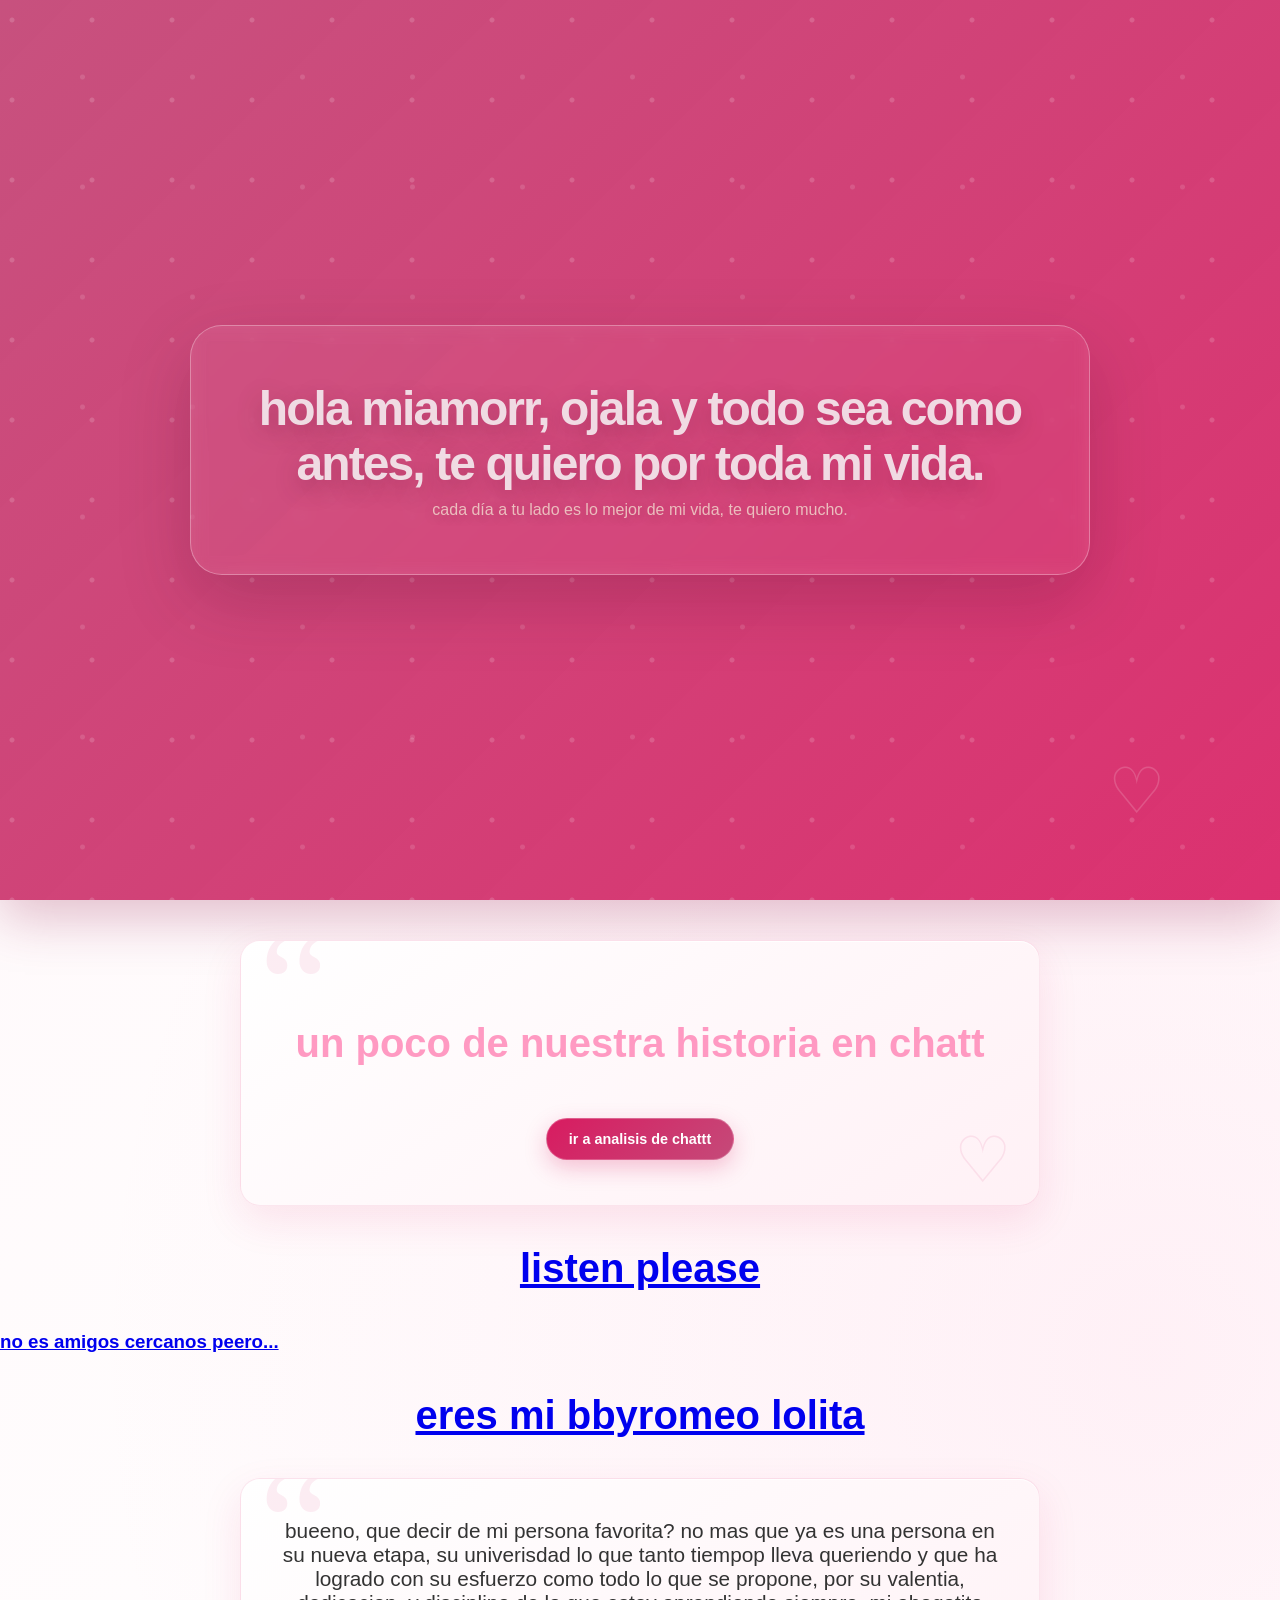
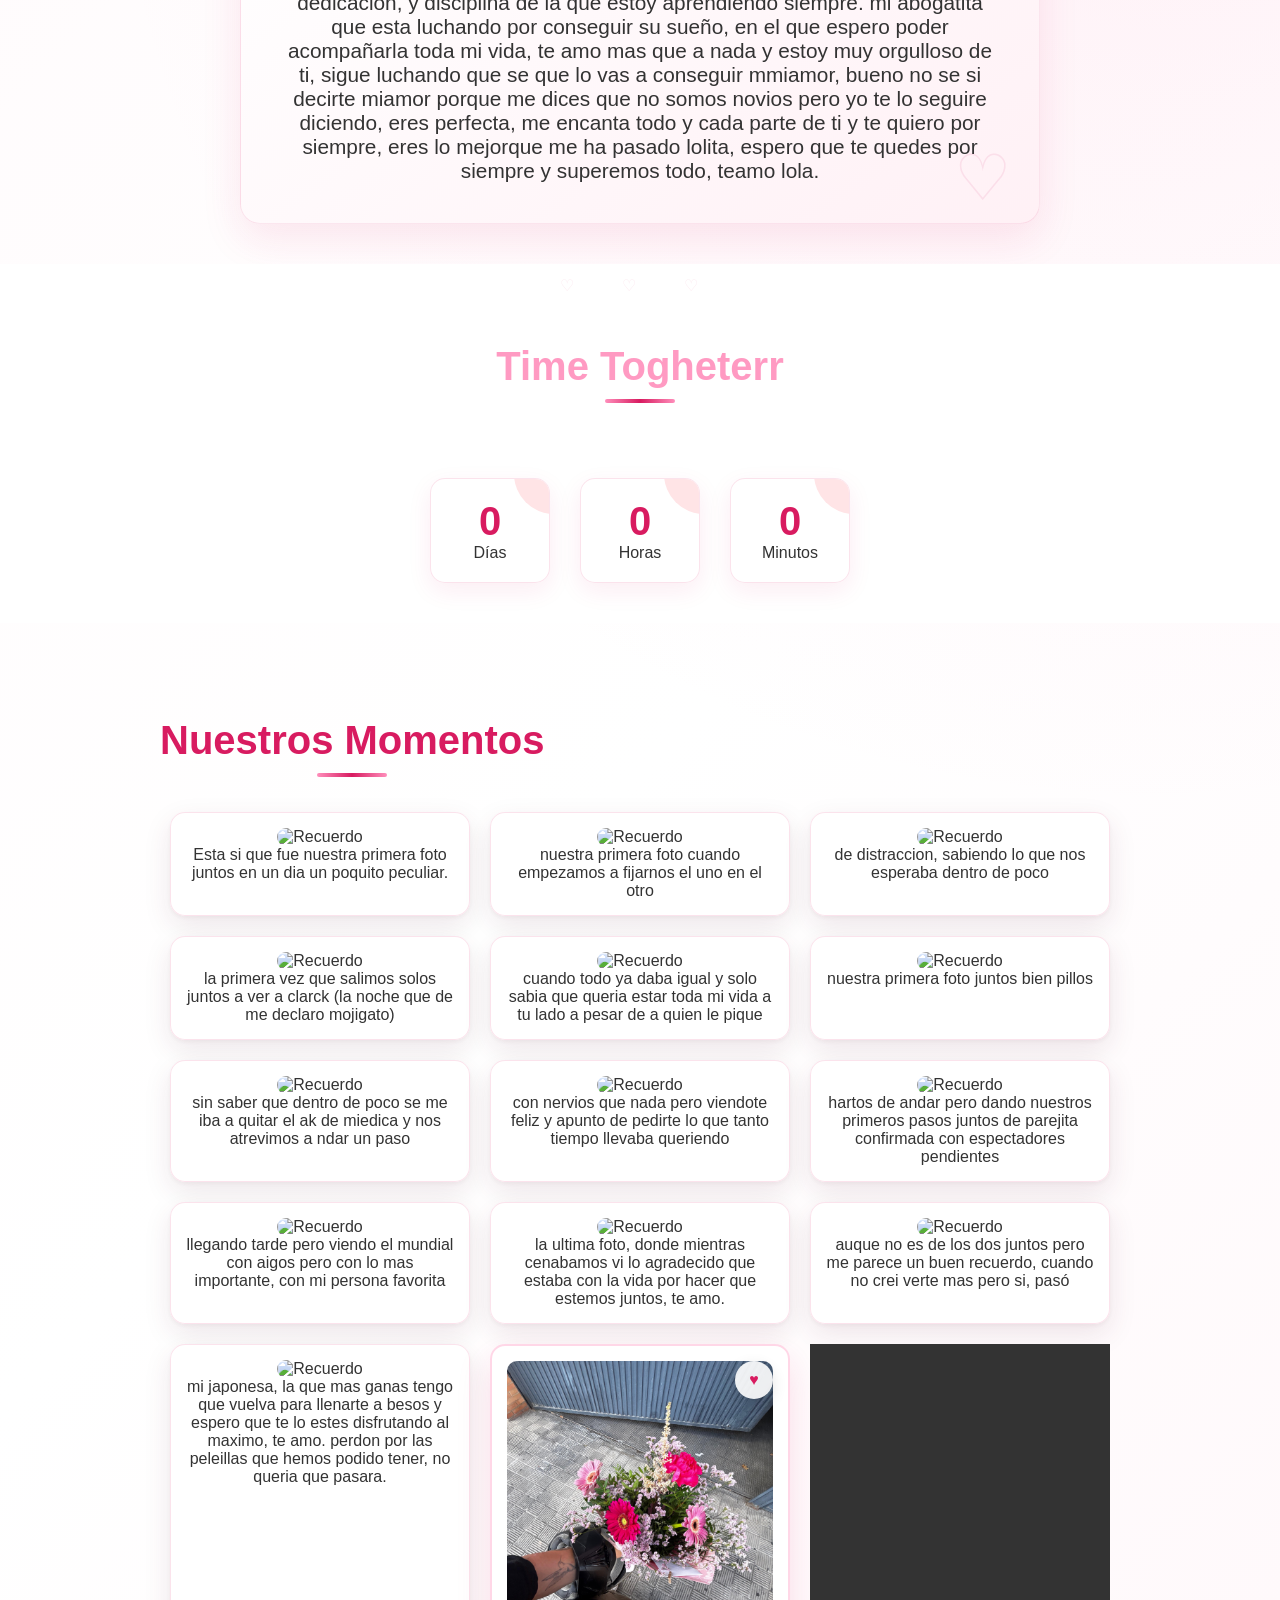
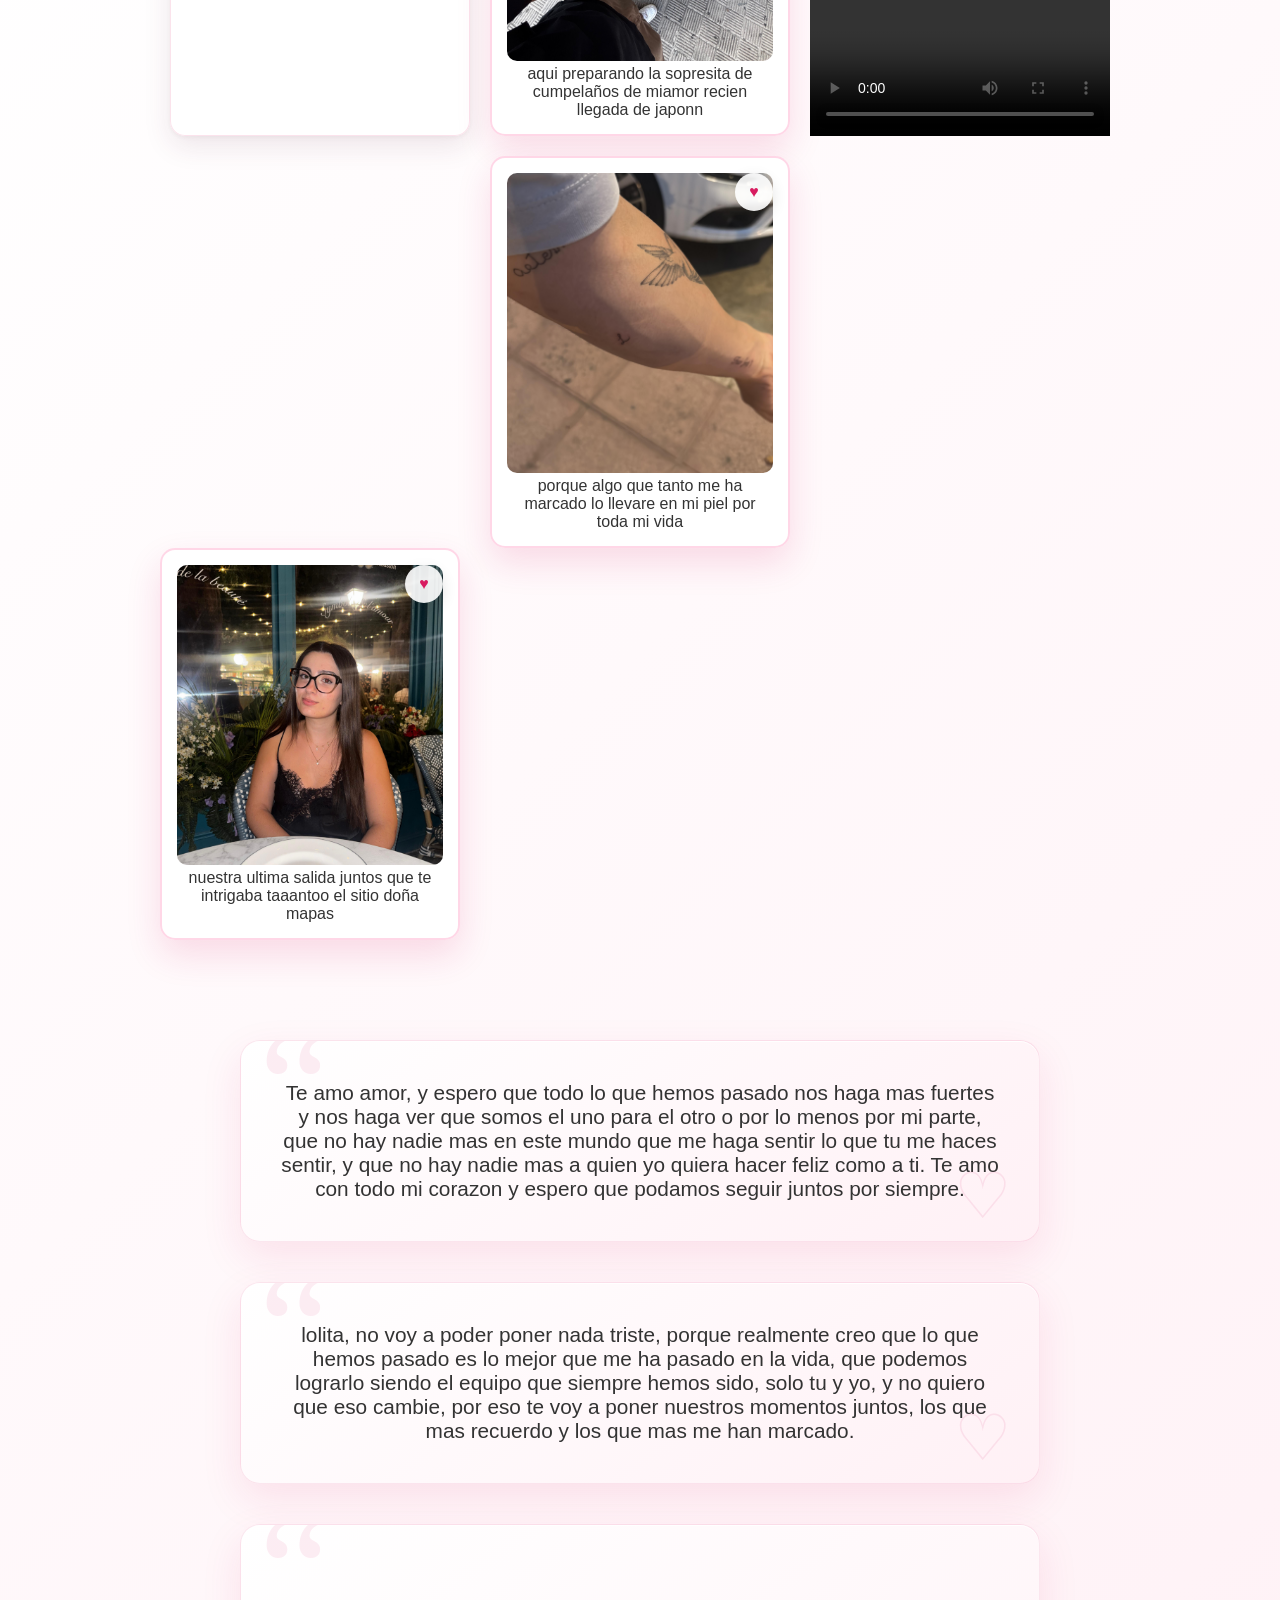
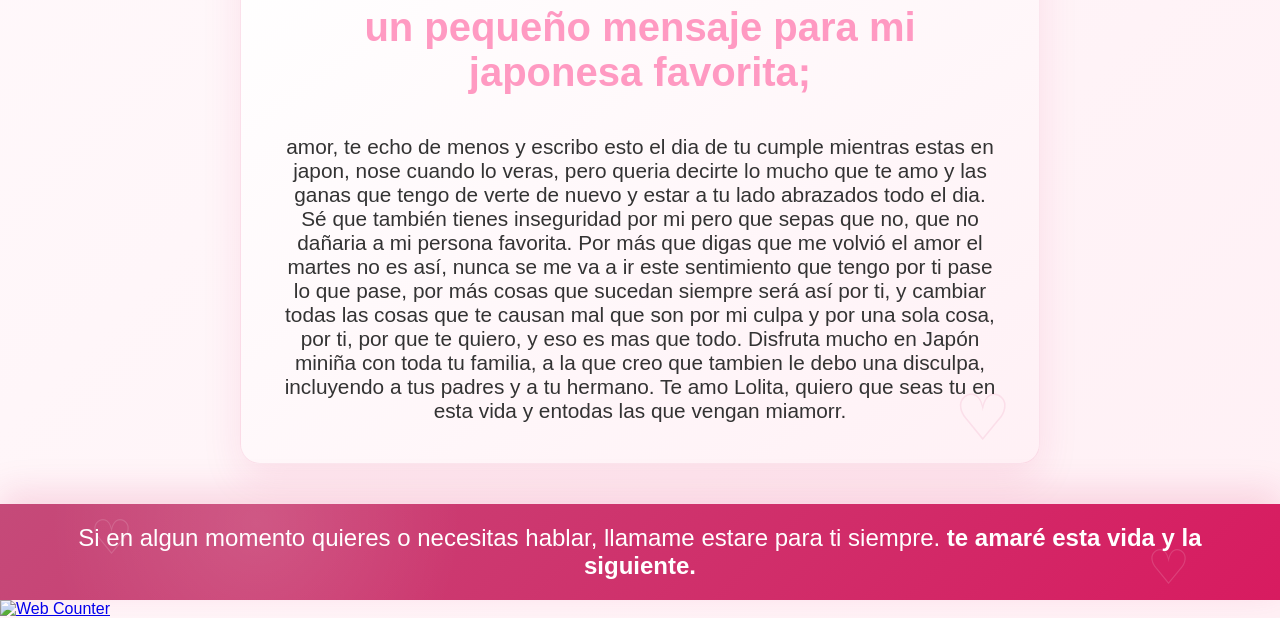
==== index.html @ fbd1c426 "Add files via upload" ====
<!DOCTYPE html>
<html lang="es">
<head>
    <meta charset="UTF-8">
    <meta name="viewport" content="width=device-width, initial-scale=1.0">
    <title>para el amor de mi vida</title>
    <link rel="stylesheet" href="style.css">
</head>
<body>
    <header class="hero">
        <div class="contenedor-hero">
            <h1>hola miamorr, ojala y todo sea como antes, te quiero por toda mi vida.</h1>
            <p>cada día a tu lado es lo mejor de mi vida, te quiero mucho. </p>
            
        </div>
    </header>

    <div>
        <section class="seccion-mensaje">
            <h2>un poco de nuestra historia en chatt</h2>
            <a href="estadisticas-chat.html">ir a analisis de chattt</a>
    </div>  
    <p style="text-align: center;"> <a href="https://www.youtube.com/watch?v=mLZpCsFKtFQ&list=RDmLZpCsFKtFQ&start_radio=1" target="_blank"> <h2> listen please </h2> <h3>no es amigos cercanos peero...</h3></a></p>
    <p style="text-align: center;"> <a href="https://www.youtube.com/watch?v=E5WJ5p3Fu_s&list=RDE5WJ5p3Fu_s&start_radio=1" target="_blank"> <h2> eres mi bbyromeo lolita </h2> </a></p>

<div>
    <section class="seccion-mensaje">
        <p>bueeno, que decir de mi persona favorita? no mas que ya es una persona en su nueva etapa, su univerisdad lo que tanto tiempop lleva queriendo y que ha logrado con su esfuerzo como todo lo que se propone, por su valentia, dedicacion, y disciplina de la que estoy aprendiendo siempre. mi abogatita que esta luchando por conseguir su sueño, en el que espero poder acompañarla toda mi vida, te amo mas que a nada y estoy muy orgulloso de ti, sigue luchando que se que lo vas a conseguir mmiamor, bueno no se si decirte miamor porque me dices que no somos novios pero yo te lo seguire diciendo, eres perfecta, me encanta todo y cada parte de ti y te quiero por siempre, eres lo mejorque me ha pasado lolita, espero que te quedes por siempre y superemos todo, teamo lola.</p>
    </section>
</div>

    <section class="seccion-contador">
        <h2> Time Togheterr</h2>
        <div class="contador">
            <div class="box">
                <span id="dias">0</span>
                <p>Días</p>
            </div>
            <div class="box">
                <span id="horas">0</span>
                <p>Horas</p>
            </div>
            <div class="box">
                <span id="minutos">0</span>
                <p>Minutos</p>
            </div>
        </div>
    </section>
    
    <div id="estadisticas">
    <!-- contenido de estadisticas-chat.html -->
    </div>
    
    
    
    



    <section class="seccion-galeria">
            
        <h1 style="text-align: center;">Nuestros Momentos</h1>
        <div class="galeria">
            
            <div class="tarjeta-foto"><img src="juntillos.jpeg" alt="Recuerdo"> <p> Esta si que fue nuestra primera foto juntos en un dia un poquito peculiar.</p></div>
            <div class="tarjeta-foto"><img src="WhatsApp Image 2026-07-19 at 00.35.59 (8).jpeg" alt="Recuerdo"><p>nuestra primera foto cuando empezamos a fijarnos el uno en el otro</p></div>
            <div class="tarjeta-foto"><img src="WhatsApp Image 2026-07-19 at 00.35.59 (6).jpeg" alt="Recuerdo"><p>de distraccion, sabiendo lo que nos esperaba dentro de poco</p></div>
            <div class="tarjeta-foto"><img src="WhatsApp Image 2026-07-19 at 00.35.59 (5).jpeg" alt="Recuerdo"><p>la primera vez que salimos solos juntos a ver a clarck (la noche que de me declaro mojigato)</p></div>
            <div class="tarjeta-foto"><img src="WhatsApp Image 2026-07-19 at 00.35.59 (7).jpeg" alt="Recuerdo"><p>cuando todo ya daba igual y solo sabia que queria estar toda mi vida a tu lado a pesar de a quien le pique</p></div>
            <div class="tarjeta-foto"><img src="12.jpeg" alt="Recuerdo"><p>nuestra primera foto juntos bien pillos</p></div>
            <div class="tarjeta-foto"><img src="yutu.jpeg" alt="Recuerdo"><p>sin saber que dentro de poco se me iba a quitar el ak de miedica y nos atrevimos a ndar un paso</p></div>
            <div class="tarjeta-foto"><img src="pol.jpeg" alt="Recuerdo"><p>con nervios que nada pero viendote feliz y apunto de pedirte lo que tanto tiempo llevaba queriendo</p></div>
            <div class="tarjeta-foto"><img src="polo.jpeg" alt="Recuerdo"><p>hartos de andar pero dando nuestros primeros pasos juntos de parejita confirmada con espectadores pendientes</p></div>
            <div class="tarjeta-foto"><img src="WhatsApp Image 2026-07-19 at 00.35.59.jpeg" alt="Recuerdo"><p>llegando tarde pero viendo el mundial con aigos pero con lo mas importante, con mi persona favorita</p></div>
            <div class="tarjeta-foto"><img src="poli.jpeg" alt="Recuerdo"><p>la ultima foto, donde mientras cenabamos vi lo agradecido que estaba con la vida por hacer que estemos juntos, te amo.</p></div>
        
            <div class="tarjeta-foto"> <img src="motoo.jpeg" alt="Recuerdo"> <p>auque no es de los dos juntos pero me parece un buen recuerdo, cuando no crei verte mas pero si, pasó</p></div>
            <div class="tarjeta-foto"> <img src="preciosajaponn.jpeg" alt="Recuerdo"> <p>mi japonesa, la que mas ganas tengo que vuelva para llenarte a besos y espero que te lo estes disfrutando al maximo, te amo. perdon por las peleillas que hemos podido tener, no queria que pasara.</p></div>
        <div class="tarjeta-foto tarjeta-nueva">
                <img src="foto1.jpeg" alt="Nuestro recuerdo 3">
                <p> aqui preparando la sopresita de cumpelaños de miamor recien llegada de japonn</p>
            </div>
        
        <video width="300" controls>
            <source src="video1.mp4" type="video/mp4">
        </video>

        <div class="tarjeta-foto tarjeta-nueva">
                <img src="foto2.jpeg" alt="Nuestro recuerdo 3">
                <p>porque algo que tanto me ha marcado lo llevare en mi piel por toda mi vida</p>
            </div>
        </div>

        <div class="tarjeta-foto tarjeta-nueva">
                <img src="foto3.jpeg" alt="Nuestro recuerdo ">
                <p>nuestra ultima salida juntos que te intrigaba taaantoo el sitio doña mapas</p>
            </div>
        </div>



    </section>

<div>
    <section class="seccion-mensaje">
        <p>Te amo amor, y espero que todo lo que hemos pasado nos haga mas fuertes y nos haga ver que somos el uno para el otro o por lo menos por mi parte, que no hay nadie mas en este mundo que me haga sentir lo que tu me haces sentir, y que no hay nadie mas a quien yo quiera hacer feliz como a ti. Te amo con todo mi corazon y espero que podamos seguir juntos por siempre.</p>
    </section>
</div>
    <section class="seccion-mensaje"> <p> lolita, no voy a poder poner nada triste, porque realmente creo que lo que hemos pasado es lo mejor que me ha pasado en la vida, que podemos lograrlo siendo el equipo que siempre hemos sido, solo tu y yo, y no quiero que eso cambie, por eso te voy a poner nuestros momentos juntos, los que mas recuerdo y los que mas me han marcado. </p> </section>

    <div>
        <section class="seccion-mensaje">
            <h2>un pequeño mensaje para mi japonesa favorita;</h2>
            <p> amor, te echo de menos y escribo esto el dia de tu cumple mientras estas en japon, nose cuando lo veras, pero queria decirte lo mucho que te amo y las ganas que tengo de verte de nuevo y estar a tu lado abrazados todo el dia. Sé que también tienes inseguridad por mi pero que sepas que no, que no dañaria a mi persona favorita. Por más que digas que me volvió el amor el martes no es así, nunca se me va a ir este sentimiento que tengo por ti pase lo que pase, por más cosas que sucedan siempre será así por ti, y cambiar todas las cosas que te causan mal que son por mi culpa y por una sola cosa, por ti, por que te quiero, y eso es mas que todo. Disfruta mucho en Japón miniña con toda tu familia, a la que creo que tambien le debo una disculpa, incluyendo a tus padres y a tu hermano. Te amo Lolita, quiero que seas tu en esta vida y entodas las que vengan miamorr.</p>
    </div>  

    <footer>
        <p>Si en algun momento quieres o necesitas hablar, llamame estare para ti siempre. <b>te amaré esta vida y la siguiente. </b> </p>
    </footer>


<a href="https://www.hitwebcounter.com/" target="_blank" rel="noopener" title="Web Counter">
<img src="https://www.hitwebcounter.com/counter/counter.php?page=21514851&amp;style=0043&amp;nbdigits=5&amp;type=page" alt="Web Counter" decoding="async" style="border:0;max-width:100%;height:auto;" />
</a>

    <script src="script.js"></script>
</body>
</html>
---- style.css ----
/* Estilos generales */
* { margin: 0; padding: 0; box-sizing: border-box; }
body { font-family: 'Segoe UI', sans-serif; background-color: #c54a79; color: #333; }

/* Sección Hero */
.hero { 
    background: linear-gradient(rgba(0,0,0,0.3), rgba(0,0,0,0.3)), url('12.jpeg'); 
    background-size: cover; background-position: center; 
    height: 100vh; display: flex; align-items: center; justify-content: center; 
    text-align: center; color: rgb(235, 190, 190); 
}

h1 { font-size: 3rem; margin-bottom: 10px; color: #f5eef1e3}

h2 { text-align: center; color: #ff8ebbe3; margin: 40px 0; font-size: 2.5rem; }

/* Sección Contador */
.seccion-contador {
    text-align: center;
    padding: 40px 20px;
    background-color: #ffffff;
}

.contador {
    display: flex;
    justify-content: center;
    gap: 30px;
    margin-top: 15px;
}

.box {
    background: #fff0f5;
    padding: 20px;
    border-radius: 15px;
    width: 120px;
    border: 1px solid #ffcad4;
}

.contador span {
    display: block;
    font-size: 2.5rem;
    font-weight: bold;
    color: #d81b60;
}

/* Sección Galería */
.seccion-galeria { padding: 60px 20px; max-width: 1000px; margin: 0 auto; }
.galeria { display: flex; gap: 20px; justify-content: center; flex-wrap: wrap; }
.tarjeta-foto { 
    background: white; padding: 15px; border-radius: 15px; 
    box-shadow: 0 4px 8px rgba(0,0,0,0.1); width: 300px; text-align: center; 
}
.tarjeta-foto img { width: 100%; height: 300px; object-fit: cover; border-radius: 10px; }

/* Sección Mensaje */
.seccion-mensaje { 
    background-color: #ffe4e6; border-radius: 20px; text-align: center; 
    font-size: 1.3rem; padding: 40px; max-width: 800px; margin: 40px auto;
}

/* Footer */
footer { background-color: #d81b60; color: white; text-align: center; padding: 20px; font-size: 1.5rem; }

/* =========================================================
   MEJORAS VISUALES — se mantienen todos los estilos originales
   ========================================================= */

html {
    scroll-behavior: smooth;
}

body {
    overflow-x: hidden;
}

.hero {
    position: relative;
    isolation: isolate;
}

.hero::before {
    content: "♡";
    position: absolute;
    top: 9%;
    left: 8%;
    color: rgba(255, 255, 255, .20);
    font-size: 5rem;
    animation: flotarCorazon 4s ease-in-out infinite;
}

.hero::after {
    content: "♡";
    position: absolute;
    bottom: 8%;
    right: 9%;
    color: rgba(255, 255, 255, .16);
    font-size: 4rem;
    animation: flotarCorazon 5s ease-in-out infinite reverse;
}

.contenedor-hero {
    position: relative;
    z-index: 2;
    padding: 35px;
    max-width: 900px;
    animation: aparecerHero 1.2s ease both;
}

.seccion-contador {
    position: relative;
    overflow: hidden;
}

.seccion-contador::before {
    content: "♡  ♡  ♡";
    position: absolute;
    top: 12px;
    left: 50%;
    transform: translateX(-50%);
    color: rgba(216, 27, 96, .10);
    letter-spacing: 22px;
}

.box {
    transition: transform .3s ease, box-shadow .3s ease;
}

.box:hover {
    transform: translateY(-8px);
    box-shadow: 0 12px 25px rgba(216, 27, 96, .16);
}

.seccion-mensaje {
    box-shadow: 0 8px 25px rgba(216, 27, 96, .10);
    border: 1px solid rgba(216, 27, 96, .08);
    transition: transform .3s ease, box-shadow .3s ease;
}

.seccion-mensaje:hover {
    transform: translateY(-4px);
    box-shadow: 0 14px 30px rgba(216, 27, 96, .14);
}

.seccion-mensaje a {
    display: inline-block;
    margin-top: 12px;
    padding: 12px 22px;
    background: #d81b60;
    color: white;
    text-decoration: none;
    border-radius: 999px;
    font-size: .9rem;
    font-weight: 700;
    transition: transform .25s ease, background .25s ease, box-shadow .25s ease;
}

.seccion-mensaje a:hover {
    background: #c2185b;
    transform: translateY(-3px);
    box-shadow: 0 8px 18px rgba(216, 27, 96, .22);
}

.seccion-galeria {
    position: relative;
}

.seccion-galeria > h1 {
    color: #d81b60;
    margin: 35px 0;
    font-size: 2.5rem;
}

.tarjeta-foto {
    transition: transform .3s ease, box-shadow .3s ease;
    border: 1px solid #f5d8e1;
}

.tarjeta-foto:hover {
    transform: translateY(-8px) rotate(-.5deg);
    box-shadow: 0 14px 28px rgba(216, 27, 96, .15);
}

.tarjeta-foto:nth-child(even):hover {
    transform: translateY(-8px) rotate(.5deg);
}

.tarjeta-nueva {
    position: relative;
    overflow: hidden;
}

.tarjeta-nueva::after {
    content: "♡";
    position: absolute;
    top: 23px;
    right: 25px;
    width: 32px;
    height: 32px;
    display: grid;
    place-items: center;
    border-radius: 50%;
    background: rgba(255,255,255,.90);
    color: #d81b60;
    font-size: 1rem;
    box-shadow: 0 4px 12px rgba(0,0,0,.10);
}

footer {
    position: relative;
    overflow: hidden;
}

footer::before,
footer::after {
    content: "♡";
    position: absolute;
    color: rgba(255,255,255,.15);
    font-size: 3rem;
}

footer::before {
    left: 7%;
    top: 5px;
}

footer::after {
    right: 7%;
    bottom: 5px;
}

@keyframes aparecerHero {
    from {
        opacity: 0;
        transform: translateY(25px);
    }
    to {
        opacity: 1;
        transform: translateY(0);
    }
}

@keyframes flotarCorazon {
    0%, 100% {
        transform: translateY(0) rotate(-5deg);
    }
    50% {
        transform: translateY(-14px) rotate(5deg);
    }
}

@media (max-width: 700px) {
    .hero h1,
    h1 {
        font-size: 2.2rem;
    }

    h2 {
        font-size: 2rem;
    }

    .contador {
        gap: 10px;
        flex-wrap: wrap;
    }

    .box {
        width: 105px;
    }

    .seccion-mensaje {
        margin: 25px 12px;
        padding: 28px 20px;
    }

    .seccion-galeria {
        padding: 45px 15px;
    }

    .hero::before,
    .hero::after {
        font-size: 2.5rem;
    }
}


/* =========================================================
   ✦ ULTRA VISUAL PACK — capa premium
   Mantiene los estilos anteriores y añade profundidad,
   animaciones, glassmorphism, fondos decorativos y efectos.
   ========================================================= */

:root {
    --rosa-principal: #c54a79;
    --rosa-intenso: #d81b60;
    --rosa-claro: #ff8ebb;
    --rosa-palido: #ffe4e6;
    --rosa-blanco: #fff8fa;
    --texto: #49353d;
    --sombra-rosa: rgba(216, 27, 96, .18);
}

/* Fondo general más sofisticado */

body {
    background:
        radial-gradient(circle at 10% 5%, rgba(255,255,255,.18), transparent 25%),
        radial-gradient(circle at 90% 25%, rgba(255,142,187,.12), transparent 25%),
        linear-gradient(135deg, #fff8fa 0%, #fff 45%, #fff0f5 100%);
}

/* HERO PREMIUM */

.hero {
    min-height: 520px;
    display: flex;
    align-items: center;
    justify-content: center;
    overflow: hidden;
    background:
        linear-gradient(135deg, rgba(197,74,121,.96), rgba(216,27,96,.90)),
        url("12.jpeg") center/cover;
    box-shadow: 0 18px 50px rgba(150, 35, 82, .28);
}

.hero::before {
    content: "";
    position: absolute;
    inset: 0;
    background:
        radial-gradient(circle at 15% 25%, rgba(255,255,255,.20) 0 2px, transparent 3px),
        radial-gradient(circle at 75% 70%, rgba(255,255,255,.16) 0 2px, transparent 3px);
    background-size: 80px 80px, 110px 110px;
    opacity: .8;
    pointer-events: none;
}

.contenedor-hero {
    width: min(900px, 92%);
    padding: 55px 35px;
    border: 1px solid rgba(255,255,255,.30);
    border-radius: 32px;
    background: rgba(255,255,255,.10);
    backdrop-filter: blur(8px);
    box-shadow: 0 25px 70px rgba(70, 10, 35, .22);
}

.hero h1 {
    text-shadow: 0 8px 25px rgba(75, 0, 35, .25);
    letter-spacing: -.04em;
}

.hero p {
    text-shadow: 0 3px 12px rgba(75, 0, 35, .20);
}

/* TÍTULOS DE SECCIÓN */

.seccion-contador h2,
.seccion-galeria h1 {
    position: relative;
    display: inline-block;
    padding-bottom: 14px;
}

.seccion-contador h2::after,
.seccion-galeria h1::after {
    content: "";
    position: absolute;
    left: 50%;
    bottom: 0;
    width: 70px;
    height: 4px;
    transform: translateX(-50%);
    border-radius: 99px;
    background: linear-gradient(90deg, #ff8ebb, #d81b60, #ff8ebb);
}

/* CONTADOR MÁS BONITO */

.contador {
    position: relative;
    z-index: 1;
    margin-top: 35px;
}

.box {
    position: relative;
    overflow: hidden;
    background: rgba(255,255,255,.90);
    border: 1px solid rgba(216,27,96,.12);
    box-shadow:
        0 8px 25px rgba(216,27,96,.08),
        inset 0 1px 0 rgba(255,255,255,.9);
}

.box::before {
    content: "";
    position: absolute;
    width: 80px;
    height: 80px;
    top: -45px;
    right: -45px;
    border-radius: 50%;
    background: #ffe4e6;
    transition: transform .4s ease;
}

.box:hover::before {
    transform: scale(2.2);
}

.box span,
.box p {
    position: relative;
    z-index: 1;
}

/* MENSAJE CENTRAL */

.seccion-mensaje {
    position: relative;
    overflow: hidden;
    background:
        linear-gradient(145deg, rgba(255,255,255,.96), rgba(255,240,245,.96));
    border: 1px solid rgba(216,27,96,.10);
    box-shadow:
        0 15px 40px rgba(216,27,96,.10),
        inset 0 1px 0 #fff;
}

.seccion-mensaje::before {
    content: "“";
    position: absolute;
    top: -35px;
    left: 18px;
    color: rgba(216,27,96,.08);
    font-family: Georgia, serif;
    font-size: 10rem;
    line-height: 1;
}

.seccion-mensaje::after {
    content: "♡";
    position: absolute;
    right: 28px;
    bottom: 8px;
    color: rgba(216,27,96,.09);
    font-size: 4rem;
}

/* GALERÍA PREMIUM */

.galeria {
    perspective: 1000px;
}

.tarjeta-foto {
    position: relative;
    overflow: hidden;
    background: rgba(255,255,255,.94);
    border: 1px solid rgba(216,27,96,.12);
    box-shadow:
        0 10px 28px rgba(90, 30, 55, .10),
        0 2px 5px rgba(90, 30, 55, .05);
}

.tarjeta-foto::before {
    content: "";
    position: absolute;
    inset: 0;
    z-index: 2;
    pointer-events: none;
    background: linear-gradient(
        135deg,
        rgba(255,255,255,.28),
        transparent 35%,
        transparent 65%,
        rgba(216,27,96,.07)
    );
    opacity: 0;
    transition: opacity .35s ease;
}

.tarjeta-foto:hover::before {
    opacity: 1;
}

.tarjeta-foto img {
    transition:
        transform .6s cubic-bezier(.2,.8,.2,1),
        filter .4s ease;
}

.tarjeta-foto:hover img {
    transform: scale(1.07);
    filter: saturate(1.08) contrast(1.02);
}

.tarjeta-foto p {
    position: relative;
    z-index: 3;
}

/* FOTOS NUEVAS */

.tarjeta-nueva {
    border: 2px solid rgba(255,142,187,.35);
    box-shadow: 0 15px 35px rgba(216,27,96,.14);
}

.tarjeta-nueva::after {
    content: "♥";
    position: absolute;
    z-index: 4;
    top: 15px;
    right: 15px;
    width: 38px;
    height: 38px;
    display: grid;
    place-items: center;
    border-radius: 50%;
    color: #d81b60;
    background: rgba(255,255,255,.90);
    box-shadow: 0 5px 15px rgba(0,0,0,.12);
    transition: transform .3s ease;
}

.tarjeta-nueva:hover::after {
    transform: scale(1.15) rotate(8deg);
}

/* BOTÓN DE ESTADÍSTICAS */

.seccion-mensaje a {
    position: relative;
    overflow: hidden;
    border: 1px solid rgba(255,255,255,.25);
    background: linear-gradient(135deg, #d81b60, #c54a79);
    box-shadow: 0 8px 22px rgba(216,27,96,.25);
}

.seccion-mensaje a::before {
    content: "";
    position: absolute;
    top: 0;
    left: -100%;
    width: 70%;
    height: 100%;
    background: linear-gradient(
        90deg,
        transparent,
        rgba(255,255,255,.35),
        transparent
    );
    transform: skewX(-20deg);
    transition: left .55s ease;
}

.seccion-mensaje a:hover::before {
    left: 130%;
}

/* FOOTER */

footer {
    background:
        radial-gradient(circle at 20% 20%, rgba(255,255,255,.12), transparent 20%),
        linear-gradient(135deg, #c54a79, #d81b60);
    box-shadow: 0 -12px 35px rgba(216,27,96,.15);
}

footer p {
    position: relative;
    z-index: 2;
}

/* BARRA DE SCROLL */

::-webkit-scrollbar {
    width: 10px;
}

::-webkit-scrollbar-track {
    background: #fff0f5;
}

::-webkit-scrollbar-thumb {
    background: linear-gradient(#ff8ebb, #d81b60);
    border-radius: 20px;
    border: 2px solid #fff0f5;
}

/* SELECCIÓN DE TEXTO */

::selection {
    background: #ff8ebb;
    color: #fff;
}

/* ANIMACIONES */

@keyframes premiumEntrada {
    from {
        opacity: 0;
        transform: translateY(35px);
    }
    to {
        opacity: 1;
        transform: translateY(0);
    }
}

.hero,
.seccion-contador,
.seccion-mensaje,
.seccion-galeria {
    animation: premiumEntrada .9s ease both;
}

.seccion-contador {
    animation-delay: .12s;
}

.seccion-mensaje {
    animation-delay: .22s;
}

.seccion-galeria {
    animation-delay: .32s;
}

/* REDUCIR ANIMACIONES SI EL USUARIO LO PREFIERE */

@media (prefers-reduced-motion: reduce) {
    *,
    *::before,
    *::after {
        animation-duration: .01ms !important;
        animation-iteration-count: 1 !important;
        transition-duration: .01ms !important;
    }
}

/* MÓVIL */

@media (max-width: 700px) {

    .hero {
        min-height: 450px;
    }

    .contenedor-hero {
        padding: 38px 22px;
        border-radius: 24px;
    }

    .hero h1 {
        font-size: 2.25rem;
    }

    .box:hover {
        transform: translateY(-4px);
    }

    .tarjeta-foto:hover {
        transform: translateY(-5px);
    }

    .seccion-mensaje::before {
        font-size: 7rem;
    }
}
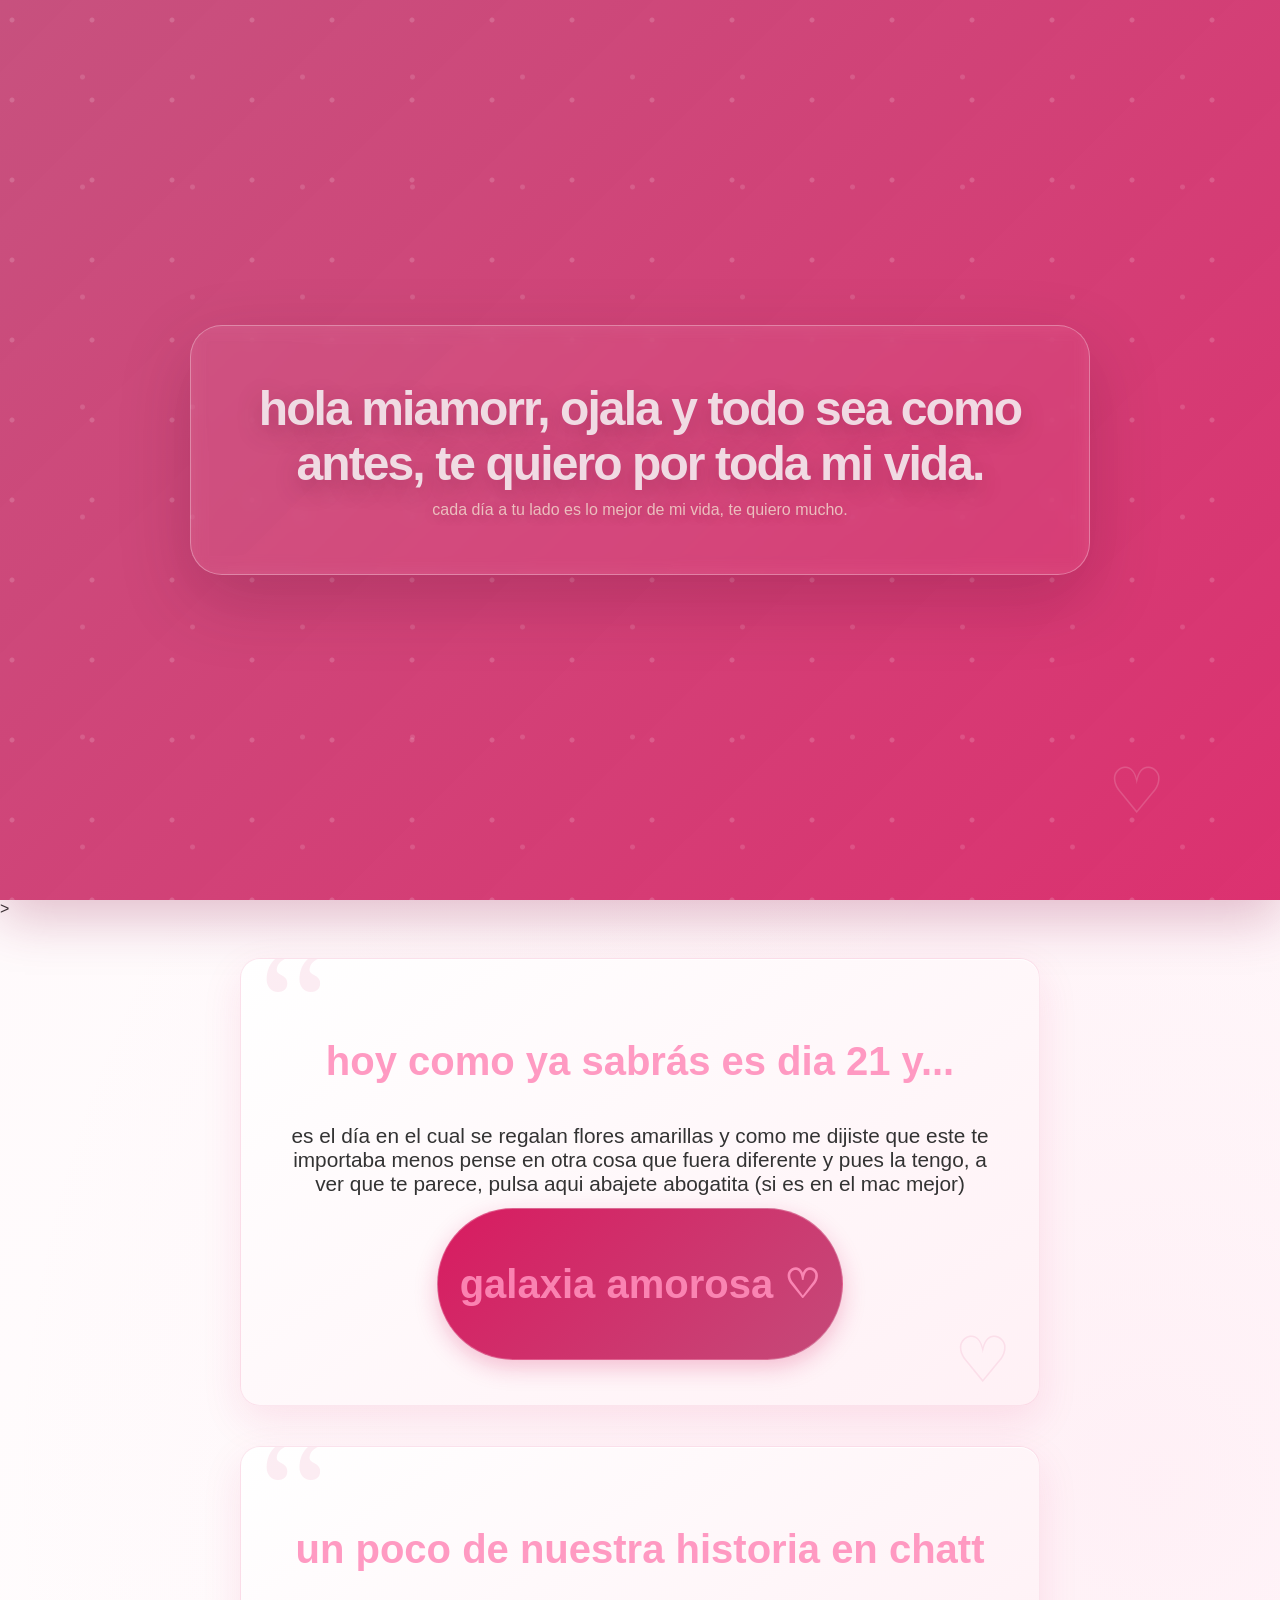
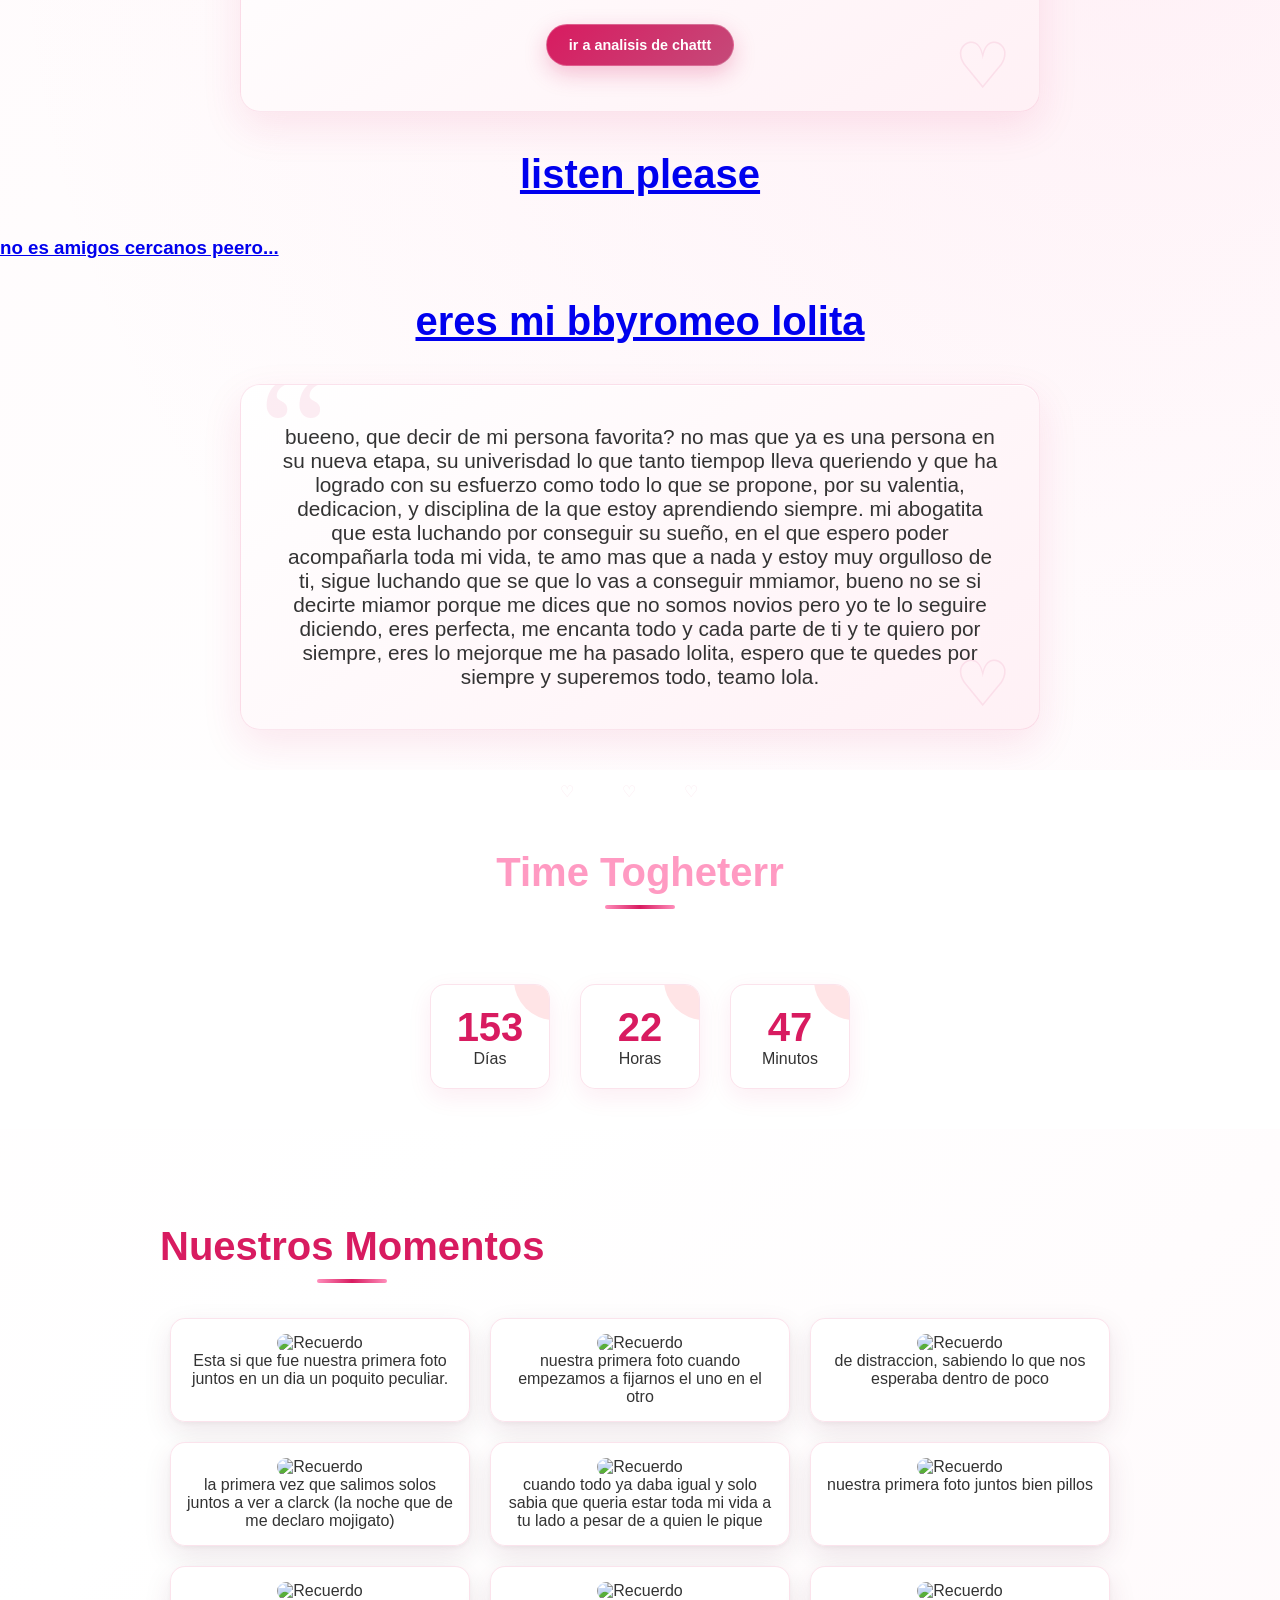
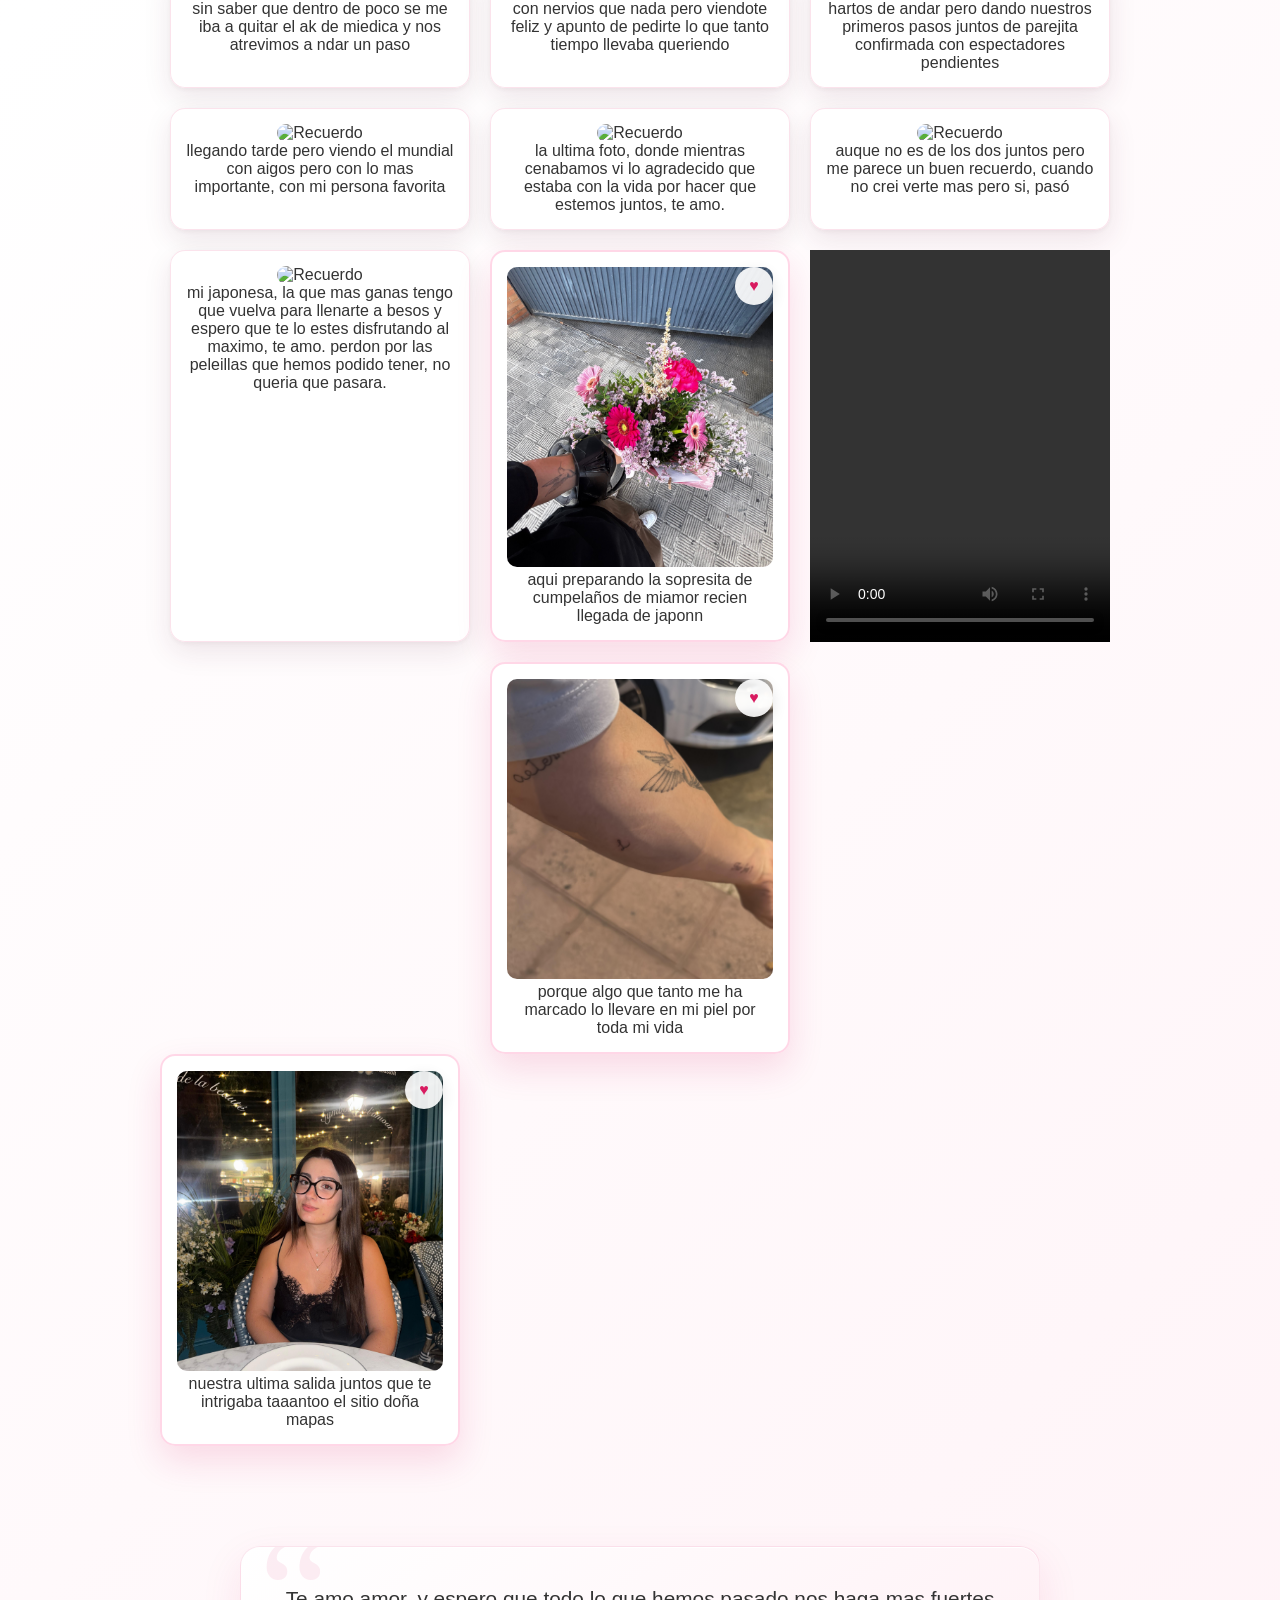
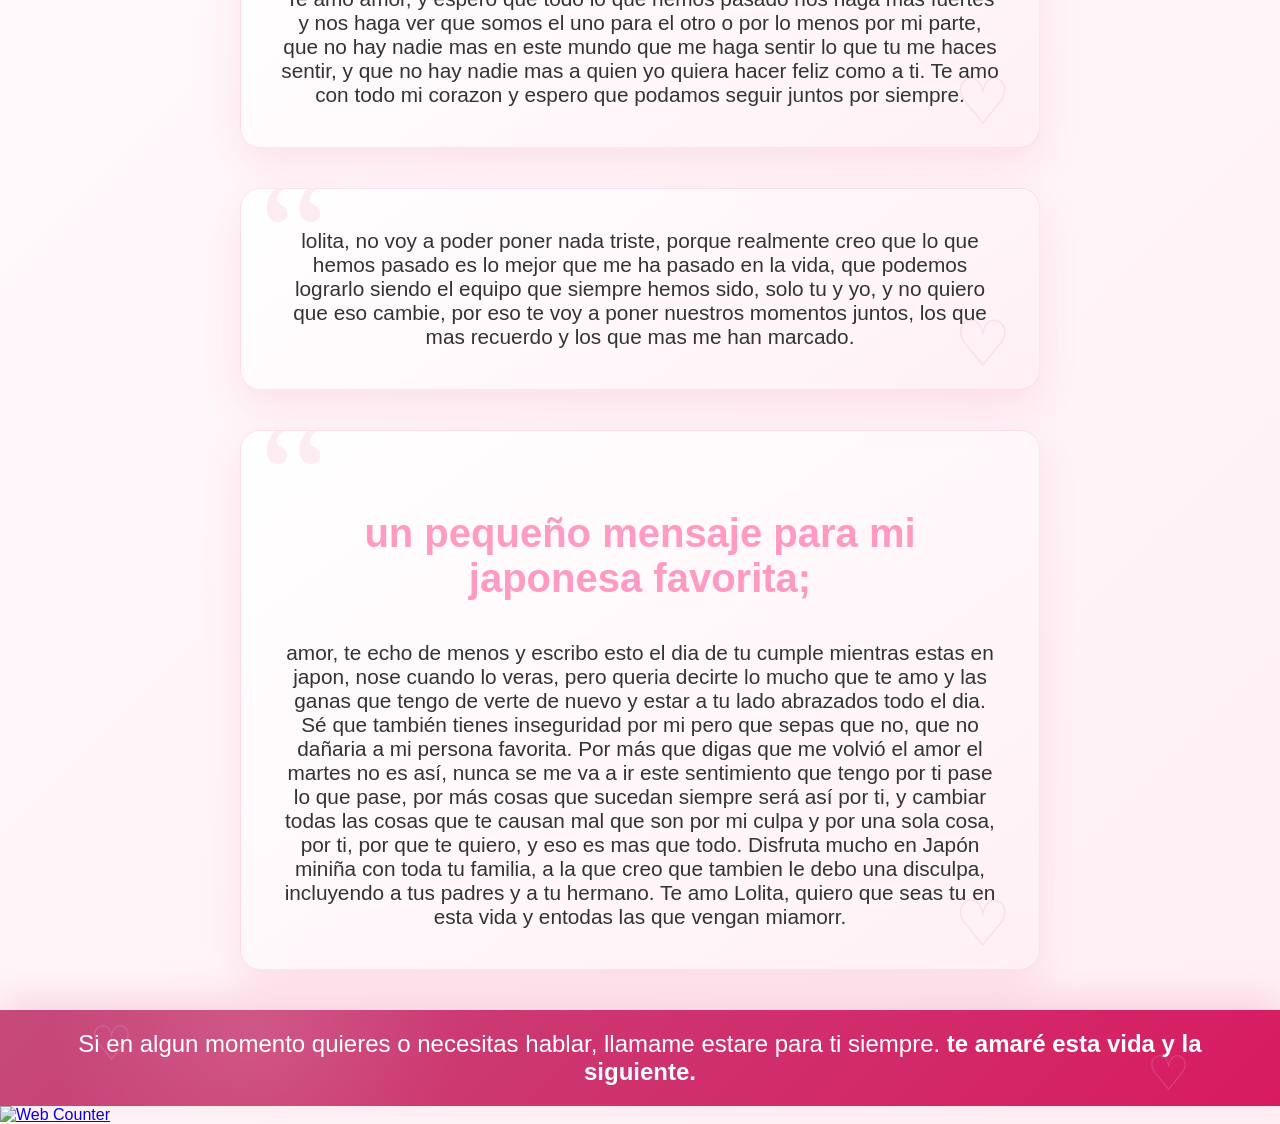
==== commit 7c9769c7: "21" ====
--- a/index.html
+++ b/index.html
@@ -14,11 +14,18 @@
             
         </div>
     </header>
-
+    <div>> 
+        <section class="seccion-mensaje">
+            <h2>hoy como ya sabrás es dia 21 y...</h2>
+            <p> es el día en el cual se regalan flores amarillas y como me dijiste que este te importaba menos pense en otra cosa que fuera diferente y pues la tengo, a ver que te parece, pulsa aqui abajete abogatita (si es en el mac mejor)</p>
+            <a href="amarillas21.html" target="_blank"> <h2> galaxia amorosa ♡ </h2> </a>
+        </section>
+    </div>
     <div>
         <section class="seccion-mensaje">
             <h2>un poco de nuestra historia en chatt</h2>
             <a href="estadisticas-chat.html">ir a analisis de chattt</a>
+        </section>
     </div>  
     <p style="text-align: center;"> <a href="https://www.youtube.com/watch?v=mLZpCsFKtFQ&list=RDmLZpCsFKtFQ&start_radio=1" target="_blank"> <h2> listen please </h2> <h3>no es amigos cercanos peero...</h3></a></p>
     <p style="text-align: center;"> <a href="https://www.youtube.com/watch?v=E5WJ5p3Fu_s&list=RDE5WJ5p3Fu_s&start_radio=1" target="_blank"> <h2> eres mi bbyromeo lolita </h2> </a></p>
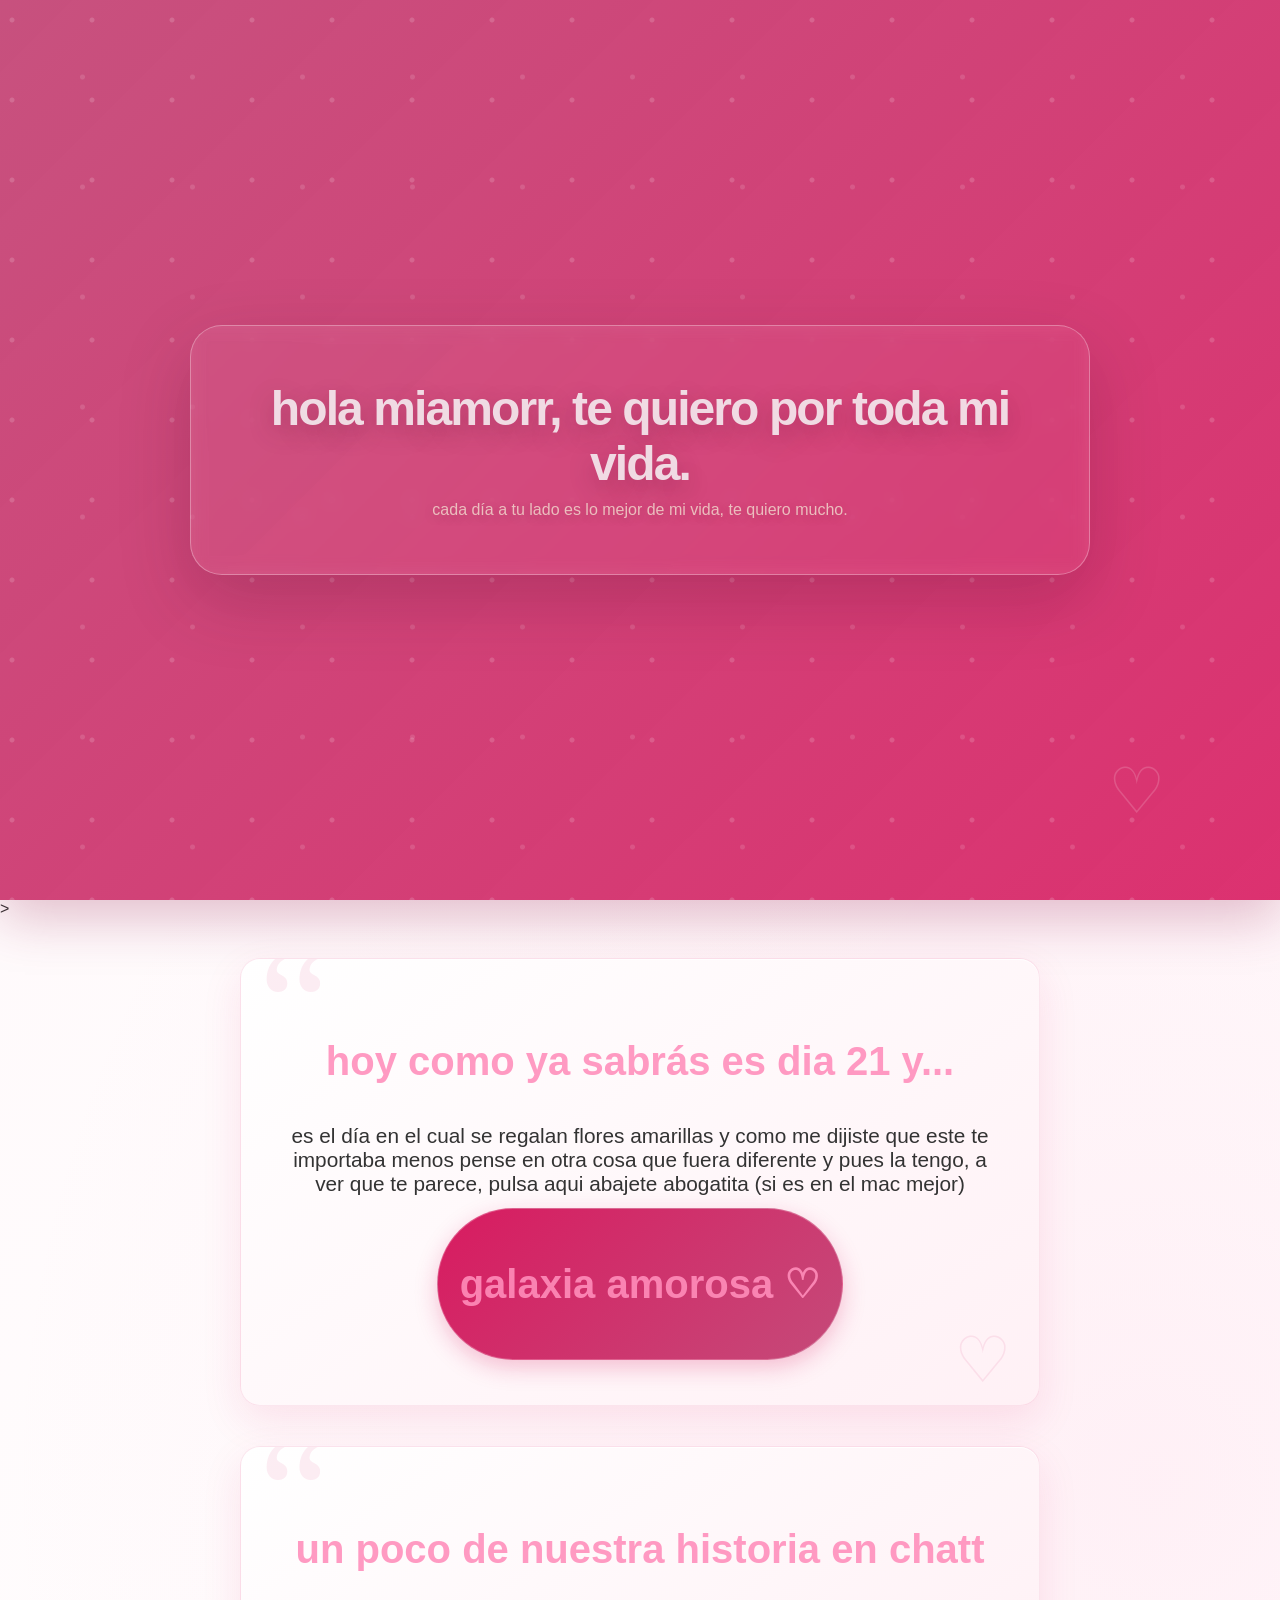
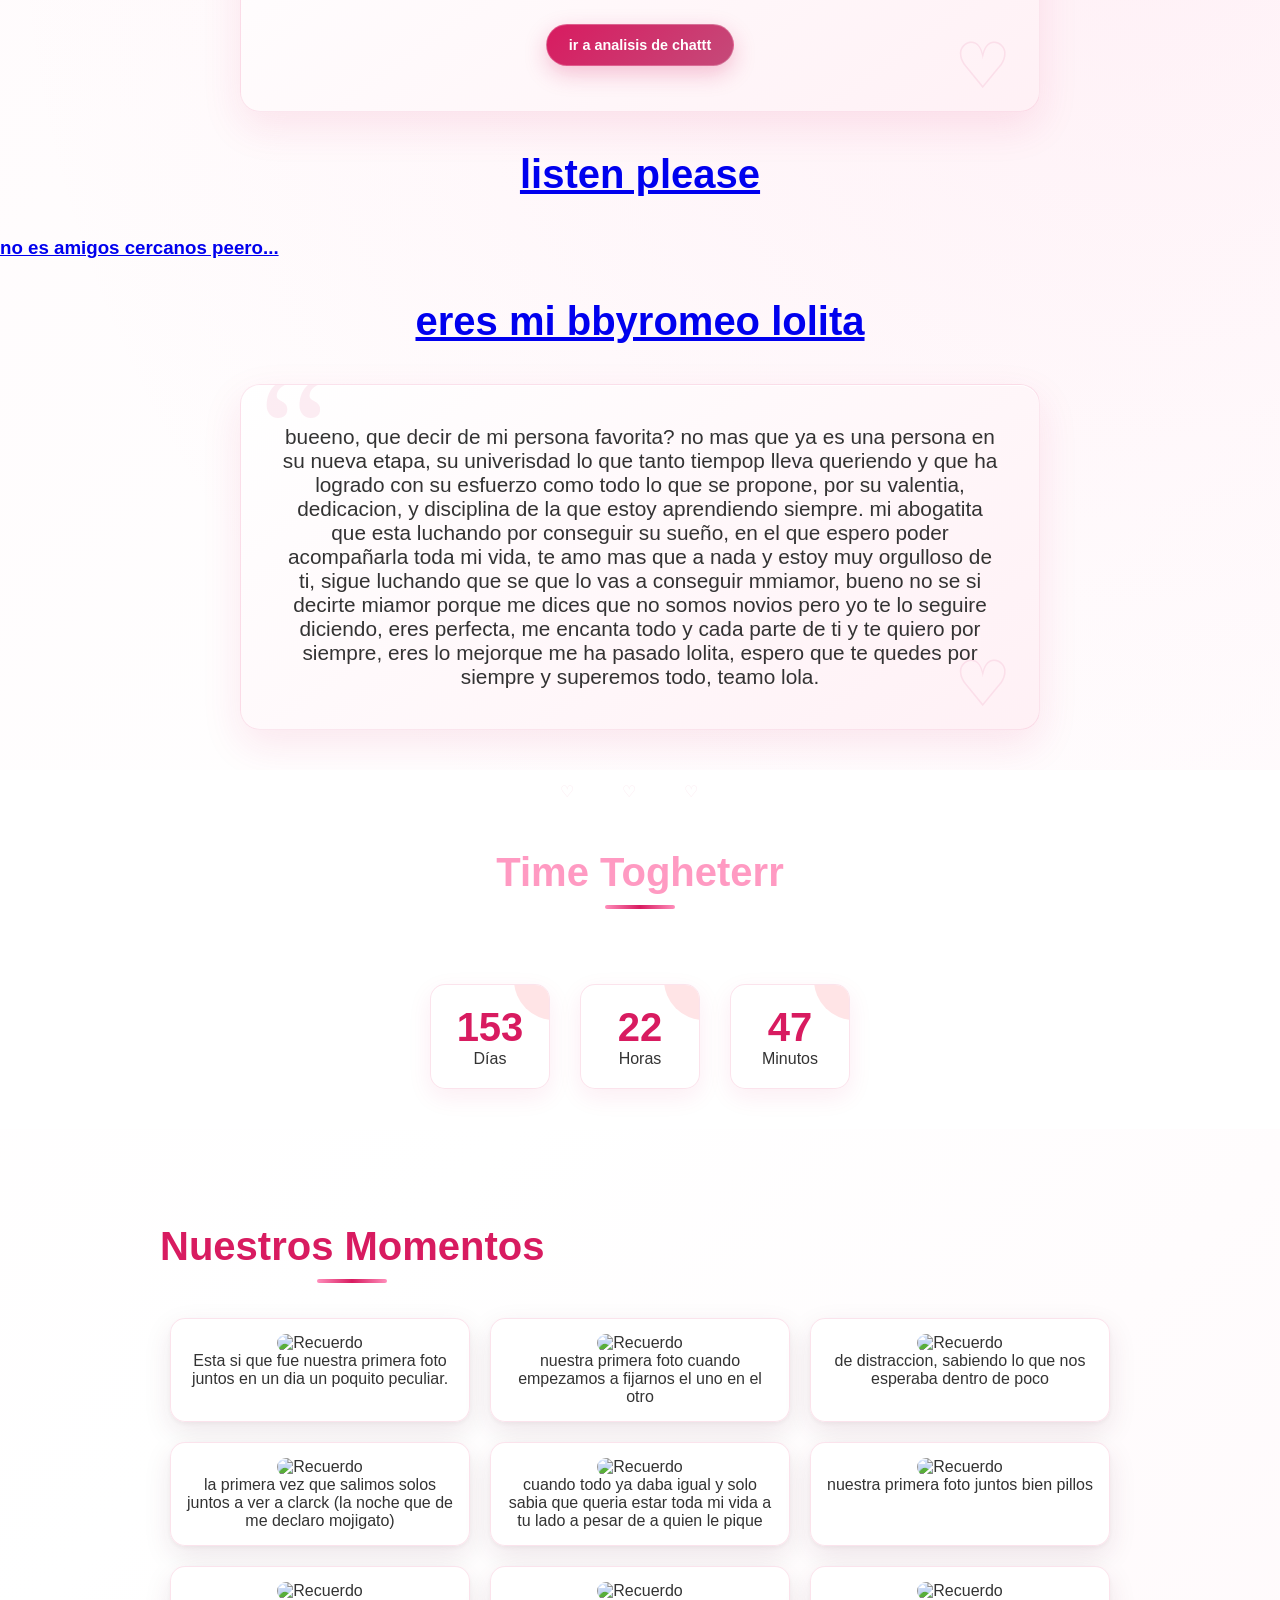
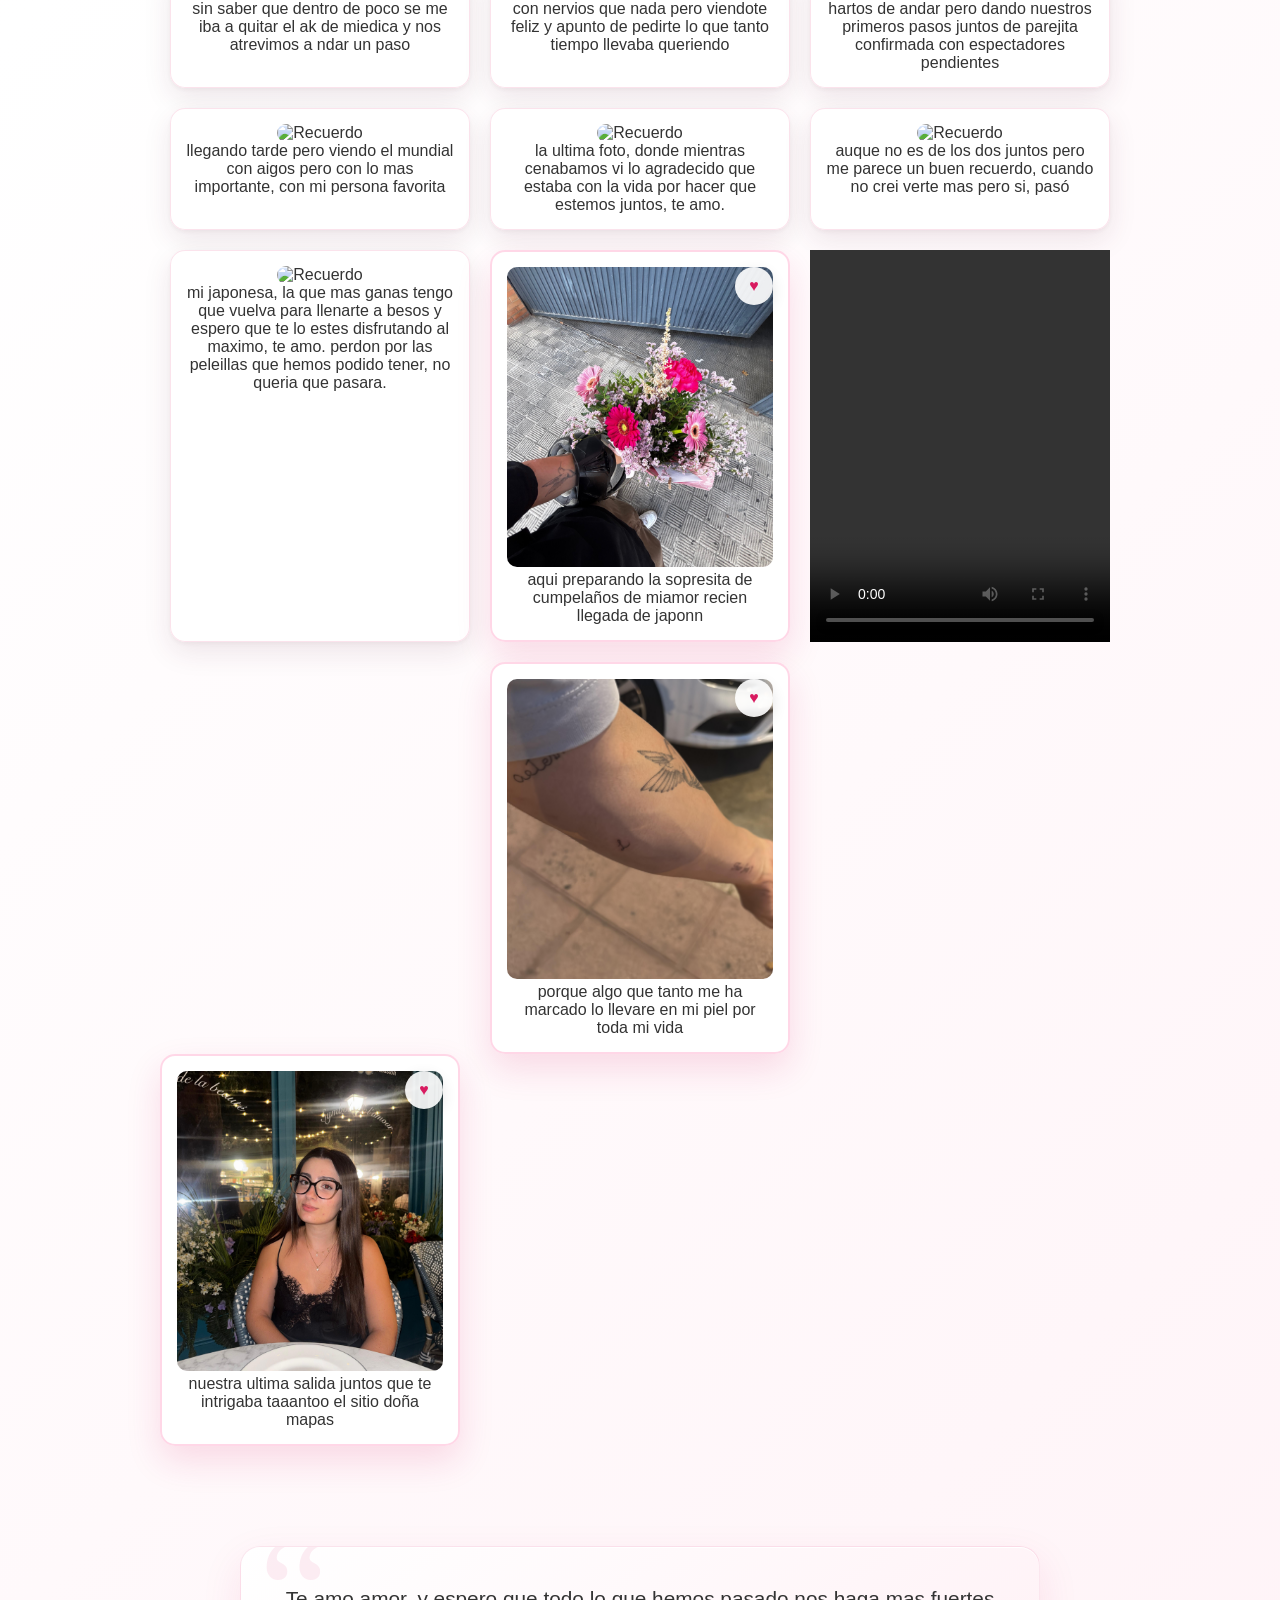
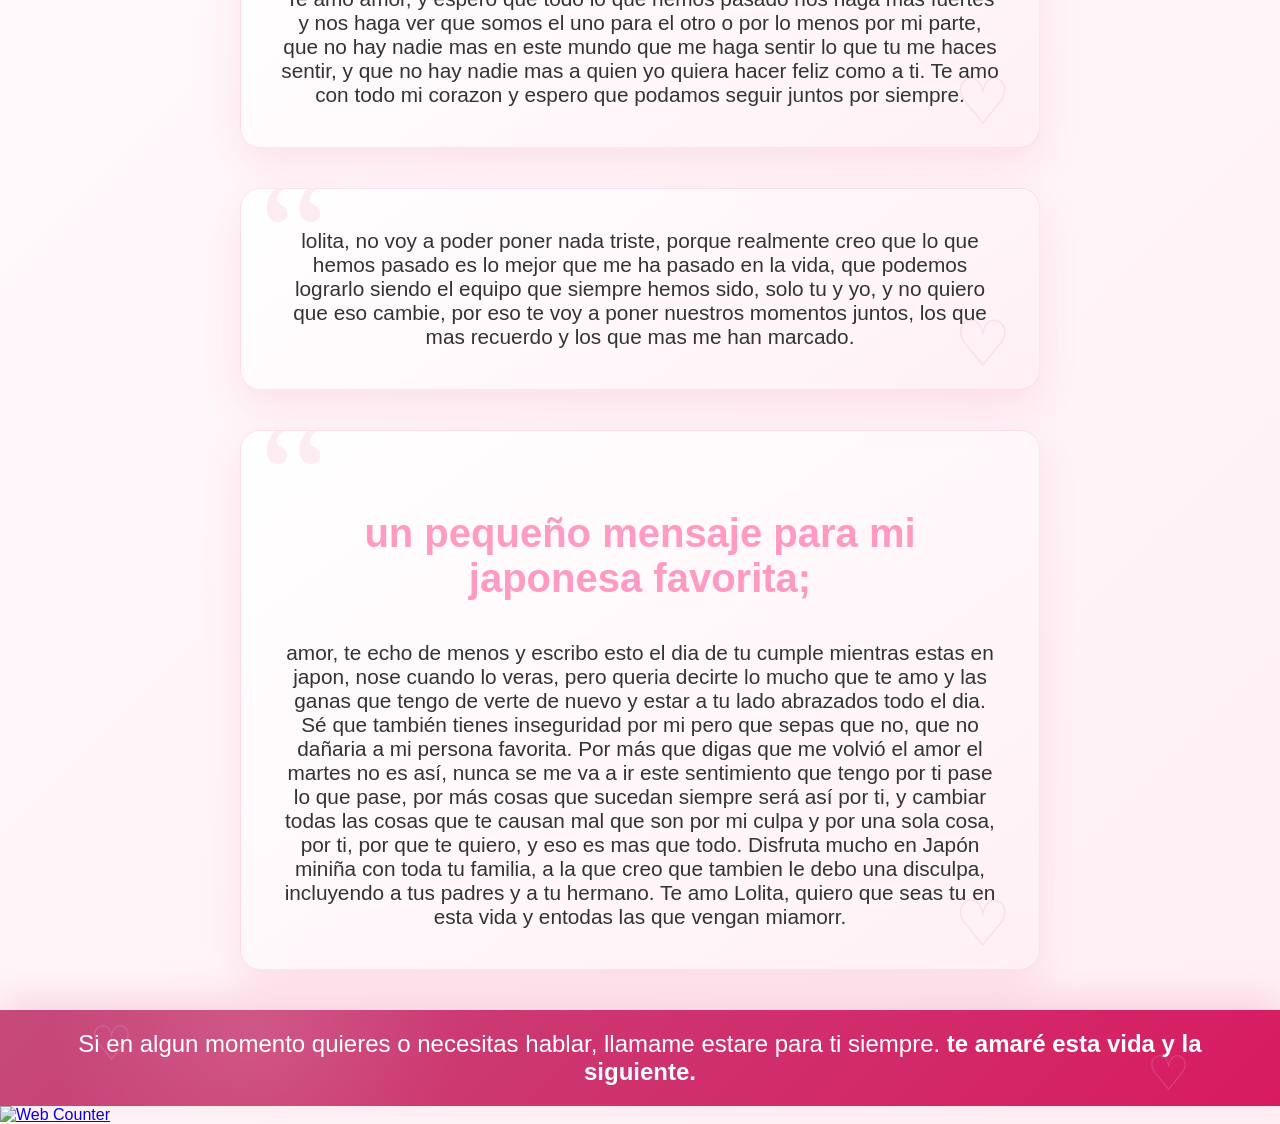
==== commit 4033cbd0: "cambios index" ====
--- a/index.html
+++ b/index.html
@@ -1,135 +1,135 @@
-<!DOCTYPE html>
-<html lang="es">
-<head>
-    <meta charset="UTF-8">
-    <meta name="viewport" content="width=device-width, initial-scale=1.0">
-    <title>para el amor de mi vida</title>
-    <link rel="stylesheet" href="style.css">
-</head>
-<body>
-    <header class="hero">
-        <div class="contenedor-hero">
-            <h1>hola miamorr, ojala y todo sea como antes, te quiero por toda mi vida.</h1>
-            <p>cada día a tu lado es lo mejor de mi vida, te quiero mucho. </p>
-            
-        </div>
-    </header>
-    <div>> 
-        <section class="seccion-mensaje">
-            <h2>hoy como ya sabrás es dia 21 y...</h2>
-            <p> es el día en el cual se regalan flores amarillas y como me dijiste que este te importaba menos pense en otra cosa que fuera diferente y pues la tengo, a ver que te parece, pulsa aqui abajete abogatita (si es en el mac mejor)</p>
-            <a href="amarillas21.html" target="_blank"> <h2> galaxia amorosa ♡ </h2> </a>
-        </section>
-    </div>
-    <div>
-        <section class="seccion-mensaje">
-            <h2>un poco de nuestra historia en chatt</h2>
-            <a href="estadisticas-chat.html">ir a analisis de chattt</a>
-        </section>
-    </div>  
-    <p style="text-align: center;"> <a href="https://www.youtube.com/watch?v=mLZpCsFKtFQ&list=RDmLZpCsFKtFQ&start_radio=1" target="_blank"> <h2> listen please </h2> <h3>no es amigos cercanos peero...</h3></a></p>
-    <p style="text-align: center;"> <a href="https://www.youtube.com/watch?v=E5WJ5p3Fu_s&list=RDE5WJ5p3Fu_s&start_radio=1" target="_blank"> <h2> eres mi bbyromeo lolita </h2> </a></p>
-
-<div>
-    <section class="seccion-mensaje">
-        <p>bueeno, que decir de mi persona favorita? no mas que ya es una persona en su nueva etapa, su univerisdad lo que tanto tiempop lleva queriendo y que ha logrado con su esfuerzo como todo lo que se propone, por su valentia, dedicacion, y disciplina de la que estoy aprendiendo siempre. mi abogatita que esta luchando por conseguir su sueño, en el que espero poder acompañarla toda mi vida, te amo mas que a nada y estoy muy orgulloso de ti, sigue luchando que se que lo vas a conseguir mmiamor, bueno no se si decirte miamor porque me dices que no somos novios pero yo te lo seguire diciendo, eres perfecta, me encanta todo y cada parte de ti y te quiero por siempre, eres lo mejorque me ha pasado lolita, espero que te quedes por siempre y superemos todo, teamo lola.</p>
-    </section>
-</div>
-
-    <section class="seccion-contador">
-        <h2> Time Togheterr</h2>
-        <div class="contador">
-            <div class="box">
-                <span id="dias">0</span>
-                <p>Días</p>
-            </div>
-            <div class="box">
-                <span id="horas">0</span>
-                <p>Horas</p>
-            </div>
-            <div class="box">
-                <span id="minutos">0</span>
-                <p>Minutos</p>
-            </div>
-        </div>
-    </section>
-    
-    <div id="estadisticas">
-    <!-- contenido de estadisticas-chat.html -->
-    </div>
-    
-    
-    
-    
-
-
-
-    <section class="seccion-galeria">
-            
-        <h1 style="text-align: center;">Nuestros Momentos</h1>
-        <div class="galeria">
-            
-            <div class="tarjeta-foto"><img src="juntillos.jpeg" alt="Recuerdo"> <p> Esta si que fue nuestra primera foto juntos en un dia un poquito peculiar.</p></div>
-            <div class="tarjeta-foto"><img src="WhatsApp Image 2026-07-19 at 00.35.59 (8).jpeg" alt="Recuerdo"><p>nuestra primera foto cuando empezamos a fijarnos el uno en el otro</p></div>
-            <div class="tarjeta-foto"><img src="WhatsApp Image 2026-07-19 at 00.35.59 (6).jpeg" alt="Recuerdo"><p>de distraccion, sabiendo lo que nos esperaba dentro de poco</p></div>
-            <div class="tarjeta-foto"><img src="WhatsApp Image 2026-07-19 at 00.35.59 (5).jpeg" alt="Recuerdo"><p>la primera vez que salimos solos juntos a ver a clarck (la noche que de me declaro mojigato)</p></div>
-            <div class="tarjeta-foto"><img src="WhatsApp Image 2026-07-19 at 00.35.59 (7).jpeg" alt="Recuerdo"><p>cuando todo ya daba igual y solo sabia que queria estar toda mi vida a tu lado a pesar de a quien le pique</p></div>
-            <div class="tarjeta-foto"><img src="12.jpeg" alt="Recuerdo"><p>nuestra primera foto juntos bien pillos</p></div>
-            <div class="tarjeta-foto"><img src="yutu.jpeg" alt="Recuerdo"><p>sin saber que dentro de poco se me iba a quitar el ak de miedica y nos atrevimos a ndar un paso</p></div>
-            <div class="tarjeta-foto"><img src="pol.jpeg" alt="Recuerdo"><p>con nervios que nada pero viendote feliz y apunto de pedirte lo que tanto tiempo llevaba queriendo</p></div>
-            <div class="tarjeta-foto"><img src="polo.jpeg" alt="Recuerdo"><p>hartos de andar pero dando nuestros primeros pasos juntos de parejita confirmada con espectadores pendientes</p></div>
-            <div class="tarjeta-foto"><img src="WhatsApp Image 2026-07-19 at 00.35.59.jpeg" alt="Recuerdo"><p>llegando tarde pero viendo el mundial con aigos pero con lo mas importante, con mi persona favorita</p></div>
-            <div class="tarjeta-foto"><img src="poli.jpeg" alt="Recuerdo"><p>la ultima foto, donde mientras cenabamos vi lo agradecido que estaba con la vida por hacer que estemos juntos, te amo.</p></div>
-        
-            <div class="tarjeta-foto"> <img src="motoo.jpeg" alt="Recuerdo"> <p>auque no es de los dos juntos pero me parece un buen recuerdo, cuando no crei verte mas pero si, pasó</p></div>
-            <div class="tarjeta-foto"> <img src="preciosajaponn.jpeg" alt="Recuerdo"> <p>mi japonesa, la que mas ganas tengo que vuelva para llenarte a besos y espero que te lo estes disfrutando al maximo, te amo. perdon por las peleillas que hemos podido tener, no queria que pasara.</p></div>
-        <div class="tarjeta-foto tarjeta-nueva">
-                <img src="foto1.jpeg" alt="Nuestro recuerdo 3">
-                <p> aqui preparando la sopresita de cumpelaños de miamor recien llegada de japonn</p>
-            </div>
-        
-        <video width="300" controls>
-            <source src="video1.mp4" type="video/mp4">
-        </video>
-
-        <div class="tarjeta-foto tarjeta-nueva">
-                <img src="foto2.jpeg" alt="Nuestro recuerdo 3">
-                <p>porque algo que tanto me ha marcado lo llevare en mi piel por toda mi vida</p>
-            </div>
-        </div>
-
-        <div class="tarjeta-foto tarjeta-nueva">
-                <img src="foto3.jpeg" alt="Nuestro recuerdo ">
-                <p>nuestra ultima salida juntos que te intrigaba taaantoo el sitio doña mapas</p>
-            </div>
-        </div>
-
-
-
-    </section>
-
-<div>
-    <section class="seccion-mensaje">
-        <p>Te amo amor, y espero que todo lo que hemos pasado nos haga mas fuertes y nos haga ver que somos el uno para el otro o por lo menos por mi parte, que no hay nadie mas en este mundo que me haga sentir lo que tu me haces sentir, y que no hay nadie mas a quien yo quiera hacer feliz como a ti. Te amo con todo mi corazon y espero que podamos seguir juntos por siempre.</p>
-    </section>
-</div>
-    <section class="seccion-mensaje"> <p> lolita, no voy a poder poner nada triste, porque realmente creo que lo que hemos pasado es lo mejor que me ha pasado en la vida, que podemos lograrlo siendo el equipo que siempre hemos sido, solo tu y yo, y no quiero que eso cambie, por eso te voy a poner nuestros momentos juntos, los que mas recuerdo y los que mas me han marcado. </p> </section>
-
-    <div>
-        <section class="seccion-mensaje">
-            <h2>un pequeño mensaje para mi japonesa favorita;</h2>
-            <p> amor, te echo de menos y escribo esto el dia de tu cumple mientras estas en japon, nose cuando lo veras, pero queria decirte lo mucho que te amo y las ganas que tengo de verte de nuevo y estar a tu lado abrazados todo el dia. Sé que también tienes inseguridad por mi pero que sepas que no, que no dañaria a mi persona favorita. Por más que digas que me volvió el amor el martes no es así, nunca se me va a ir este sentimiento que tengo por ti pase lo que pase, por más cosas que sucedan siempre será así por ti, y cambiar todas las cosas que te causan mal que son por mi culpa y por una sola cosa, por ti, por que te quiero, y eso es mas que todo. Disfruta mucho en Japón miniña con toda tu familia, a la que creo que tambien le debo una disculpa, incluyendo a tus padres y a tu hermano. Te amo Lolita, quiero que seas tu en esta vida y entodas las que vengan miamorr.</p>
-    </div>  
-
-    <footer>
-        <p>Si en algun momento quieres o necesitas hablar, llamame estare para ti siempre. <b>te amaré esta vida y la siguiente. </b> </p>
-    </footer>
-
-
-<a href="https://www.hitwebcounter.com/" target="_blank" rel="noopener" title="Web Counter">
-<img src="https://www.hitwebcounter.com/counter/counter.php?page=21514851&amp;style=0043&amp;nbdigits=5&amp;type=page" alt="Web Counter" decoding="async" style="border:0;max-width:100%;height:auto;" />
-</a>
-
-    <script src="script.js"></script>
-</body>
-</html>
+<!DOCTYPE html>
+<html lang="es">
+<head>
+    <meta charset="UTF-8">
+    <meta name="viewport" content="width=device-width, initial-scale=1.0">
+    <title>para el amor de mi vida</title>
+    <link rel="stylesheet" href="style.css">
+</head>
+<body>
+    <header class="hero">
+        <div class="contenedor-hero">
+            <h1>hola miamorr, te quiero por toda mi vida.</h1>
+            <p>cada día a tu lado es lo mejor de mi vida, te quiero mucho. </p>
+            
+        </div>
+    </header>
+    <div>> 
+        <section class="seccion-mensaje">
+            <h2>hoy como ya sabrás es dia 21 y...</h2>
+            <p> es el día en el cual se regalan flores amarillas y como me dijiste que este te importaba menos pense en otra cosa que fuera diferente y pues la tengo, a ver que te parece, pulsa aqui abajete abogatita (si es en el mac mejor)</p>
+            <a href="amarillas21.html" target="_blank"> <h2> galaxia amorosa ♡ </h2> </a>
+        </section>
+    </div>
+    <div>
+        <section class="seccion-mensaje">
+            <h2>un poco de nuestra historia en chatt</h2>
+            <a href="estadisticas-chat.html">ir a analisis de chattt</a>
+        </section>
+    </div>  
+    <p style="text-align: center;"> <a href="https://www.youtube.com/watch?v=mLZpCsFKtFQ&list=RDmLZpCsFKtFQ&start_radio=1" target="_blank"> <h2> listen please </h2> <h3>no es amigos cercanos peero...</h3></a></p>
+    <p style="text-align: center;"> <a href="https://www.youtube.com/watch?v=E5WJ5p3Fu_s&list=RDE5WJ5p3Fu_s&start_radio=1" target="_blank"> <h2> eres mi bbyromeo lolita </h2> </a></p>
+
+<div>
+    <section class="seccion-mensaje">
+        <p>bueeno, que decir de mi persona favorita? no mas que ya es una persona en su nueva etapa, su univerisdad lo que tanto tiempop lleva queriendo y que ha logrado con su esfuerzo como todo lo que se propone, por su valentia, dedicacion, y disciplina de la que estoy aprendiendo siempre. mi abogatita que esta luchando por conseguir su sueño, en el que espero poder acompañarla toda mi vida, te amo mas que a nada y estoy muy orgulloso de ti, sigue luchando que se que lo vas a conseguir mmiamor, bueno no se si decirte miamor porque me dices que no somos novios pero yo te lo seguire diciendo, eres perfecta, me encanta todo y cada parte de ti y te quiero por siempre, eres lo mejorque me ha pasado lolita, espero que te quedes por siempre y superemos todo, teamo lola.</p>
+    </section>
+</div>
+
+    <section class="seccion-contador">
+        <h2> Time Togheterr</h2>
+        <div class="contador">
+            <div class="box">
+                <span id="dias">0</span>
+                <p>Días</p>
+            </div>
+            <div class="box">
+                <span id="horas">0</span>
+                <p>Horas</p>
+            </div>
+            <div class="box">
+                <span id="minutos">0</span>
+                <p>Minutos</p>
+            </div>
+        </div>
+    </section>
+    
+    <div id="estadisticas">
+    <!-- contenido de estadisticas-chat.html -->
+    </div>
+    
+    
+    
+    
+
+
+
+    <section class="seccion-galeria">
+            
+        <h1 style="text-align: center;">Nuestros Momentos</h1>
+        <div class="galeria">
+            
+            <div class="tarjeta-foto"><img src="juntillos.jpeg" alt="Recuerdo"> <p> Esta si que fue nuestra primera foto juntos en un dia un poquito peculiar.</p></div>
+            <div class="tarjeta-foto"><img src="WhatsApp Image 2026-07-19 at 00.35.59 (8).jpeg" alt="Recuerdo"><p>nuestra primera foto cuando empezamos a fijarnos el uno en el otro</p></div>
+            <div class="tarjeta-foto"><img src="WhatsApp Image 2026-07-19 at 00.35.59 (6).jpeg" alt="Recuerdo"><p>de distraccion, sabiendo lo que nos esperaba dentro de poco</p></div>
+            <div class="tarjeta-foto"><img src="WhatsApp Image 2026-07-19 at 00.35.59 (5).jpeg" alt="Recuerdo"><p>la primera vez que salimos solos juntos a ver a clarck (la noche que de me declaro mojigato)</p></div>
+            <div class="tarjeta-foto"><img src="WhatsApp Image 2026-07-19 at 00.35.59 (7).jpeg" alt="Recuerdo"><p>cuando todo ya daba igual y solo sabia que queria estar toda mi vida a tu lado a pesar de a quien le pique</p></div>
+            <div class="tarjeta-foto"><img src="12.jpeg" alt="Recuerdo"><p>nuestra primera foto juntos bien pillos</p></div>
+            <div class="tarjeta-foto"><img src="yutu.jpeg" alt="Recuerdo"><p>sin saber que dentro de poco se me iba a quitar el ak de miedica y nos atrevimos a ndar un paso</p></div>
+            <div class="tarjeta-foto"><img src="pol.jpeg" alt="Recuerdo"><p>con nervios que nada pero viendote feliz y apunto de pedirte lo que tanto tiempo llevaba queriendo</p></div>
+            <div class="tarjeta-foto"><img src="polo.jpeg" alt="Recuerdo"><p>hartos de andar pero dando nuestros primeros pasos juntos de parejita confirmada con espectadores pendientes</p></div>
+            <div class="tarjeta-foto"><img src="WhatsApp Image 2026-07-19 at 00.35.59.jpeg" alt="Recuerdo"><p>llegando tarde pero viendo el mundial con aigos pero con lo mas importante, con mi persona favorita</p></div>
+            <div class="tarjeta-foto"><img src="poli.jpeg" alt="Recuerdo"><p>la ultima foto, donde mientras cenabamos vi lo agradecido que estaba con la vida por hacer que estemos juntos, te amo.</p></div>
+        
+            <div class="tarjeta-foto"> <img src="motoo.jpeg" alt="Recuerdo"> <p>auque no es de los dos juntos pero me parece un buen recuerdo, cuando no crei verte mas pero si, pasó</p></div>
+            <div class="tarjeta-foto"> <img src="preciosajaponn.jpeg" alt="Recuerdo"> <p>mi japonesa, la que mas ganas tengo que vuelva para llenarte a besos y espero que te lo estes disfrutando al maximo, te amo. perdon por las peleillas que hemos podido tener, no queria que pasara.</p></div>
+        <div class="tarjeta-foto tarjeta-nueva">
+                <img src="foto1.jpeg" alt="Nuestro recuerdo 3">
+                <p> aqui preparando la sopresita de cumpelaños de miamor recien llegada de japonn</p>
+            </div>
+        
+        <video width="300" controls>
+            <source src="video1.mp4" type="video/mp4">
+        </video>
+
+        <div class="tarjeta-foto tarjeta-nueva">
+                <img src="foto2.jpeg" alt="Nuestro recuerdo 3">
+                <p>porque algo que tanto me ha marcado lo llevare en mi piel por toda mi vida</p>
+            </div>
+        </div>
+
+        <div class="tarjeta-foto tarjeta-nueva">
+                <img src="foto3.jpeg" alt="Nuestro recuerdo ">
+                <p>nuestra ultima salida juntos que te intrigaba taaantoo el sitio doña mapas</p>
+            </div>
+        </div>
+
+
+
+    </section>
+
+<div>
+    <section class="seccion-mensaje">
+        <p>Te amo amor, y espero que todo lo que hemos pasado nos haga mas fuertes y nos haga ver que somos el uno para el otro o por lo menos por mi parte, que no hay nadie mas en este mundo que me haga sentir lo que tu me haces sentir, y que no hay nadie mas a quien yo quiera hacer feliz como a ti. Te amo con todo mi corazon y espero que podamos seguir juntos por siempre.</p>
+    </section>
+</div>
+    <section class="seccion-mensaje"> <p> lolita, no voy a poder poner nada triste, porque realmente creo que lo que hemos pasado es lo mejor que me ha pasado en la vida, que podemos lograrlo siendo el equipo que siempre hemos sido, solo tu y yo, y no quiero que eso cambie, por eso te voy a poner nuestros momentos juntos, los que mas recuerdo y los que mas me han marcado. </p> </section>
+
+    <div>
+        <section class="seccion-mensaje">
+            <h2>un pequeño mensaje para mi japonesa favorita;</h2>
+            <p> amor, te echo de menos y escribo esto el dia de tu cumple mientras estas en japon, nose cuando lo veras, pero queria decirte lo mucho que te amo y las ganas que tengo de verte de nuevo y estar a tu lado abrazados todo el dia. Sé que también tienes inseguridad por mi pero que sepas que no, que no dañaria a mi persona favorita. Por más que digas que me volvió el amor el martes no es así, nunca se me va a ir este sentimiento que tengo por ti pase lo que pase, por más cosas que sucedan siempre será así por ti, y cambiar todas las cosas que te causan mal que son por mi culpa y por una sola cosa, por ti, por que te quiero, y eso es mas que todo. Disfruta mucho en Japón miniña con toda tu familia, a la que creo que tambien le debo una disculpa, incluyendo a tus padres y a tu hermano. Te amo Lolita, quiero que seas tu en esta vida y entodas las que vengan miamorr.</p>
+    </div>  
+
+    <footer>
+        <p>Si en algun momento quieres o necesitas hablar, llamame estare para ti siempre. <b>te amaré esta vida y la siguiente. </b> </p>
+    </footer>
+
+
+<a href="https://www.hitwebcounter.com/" target="_blank" rel="noopener" title="Web Counter">
+<img src="https://www.hitwebcounter.com/counter/counter.php?page=21514851&amp;style=0043&amp;nbdigits=5&amp;type=page" alt="Web Counter" decoding="async" style="border:0;max-width:100%;height:auto;" />
+</a>
+
+    <script src="script.js"></script>
+</body>
+</html>
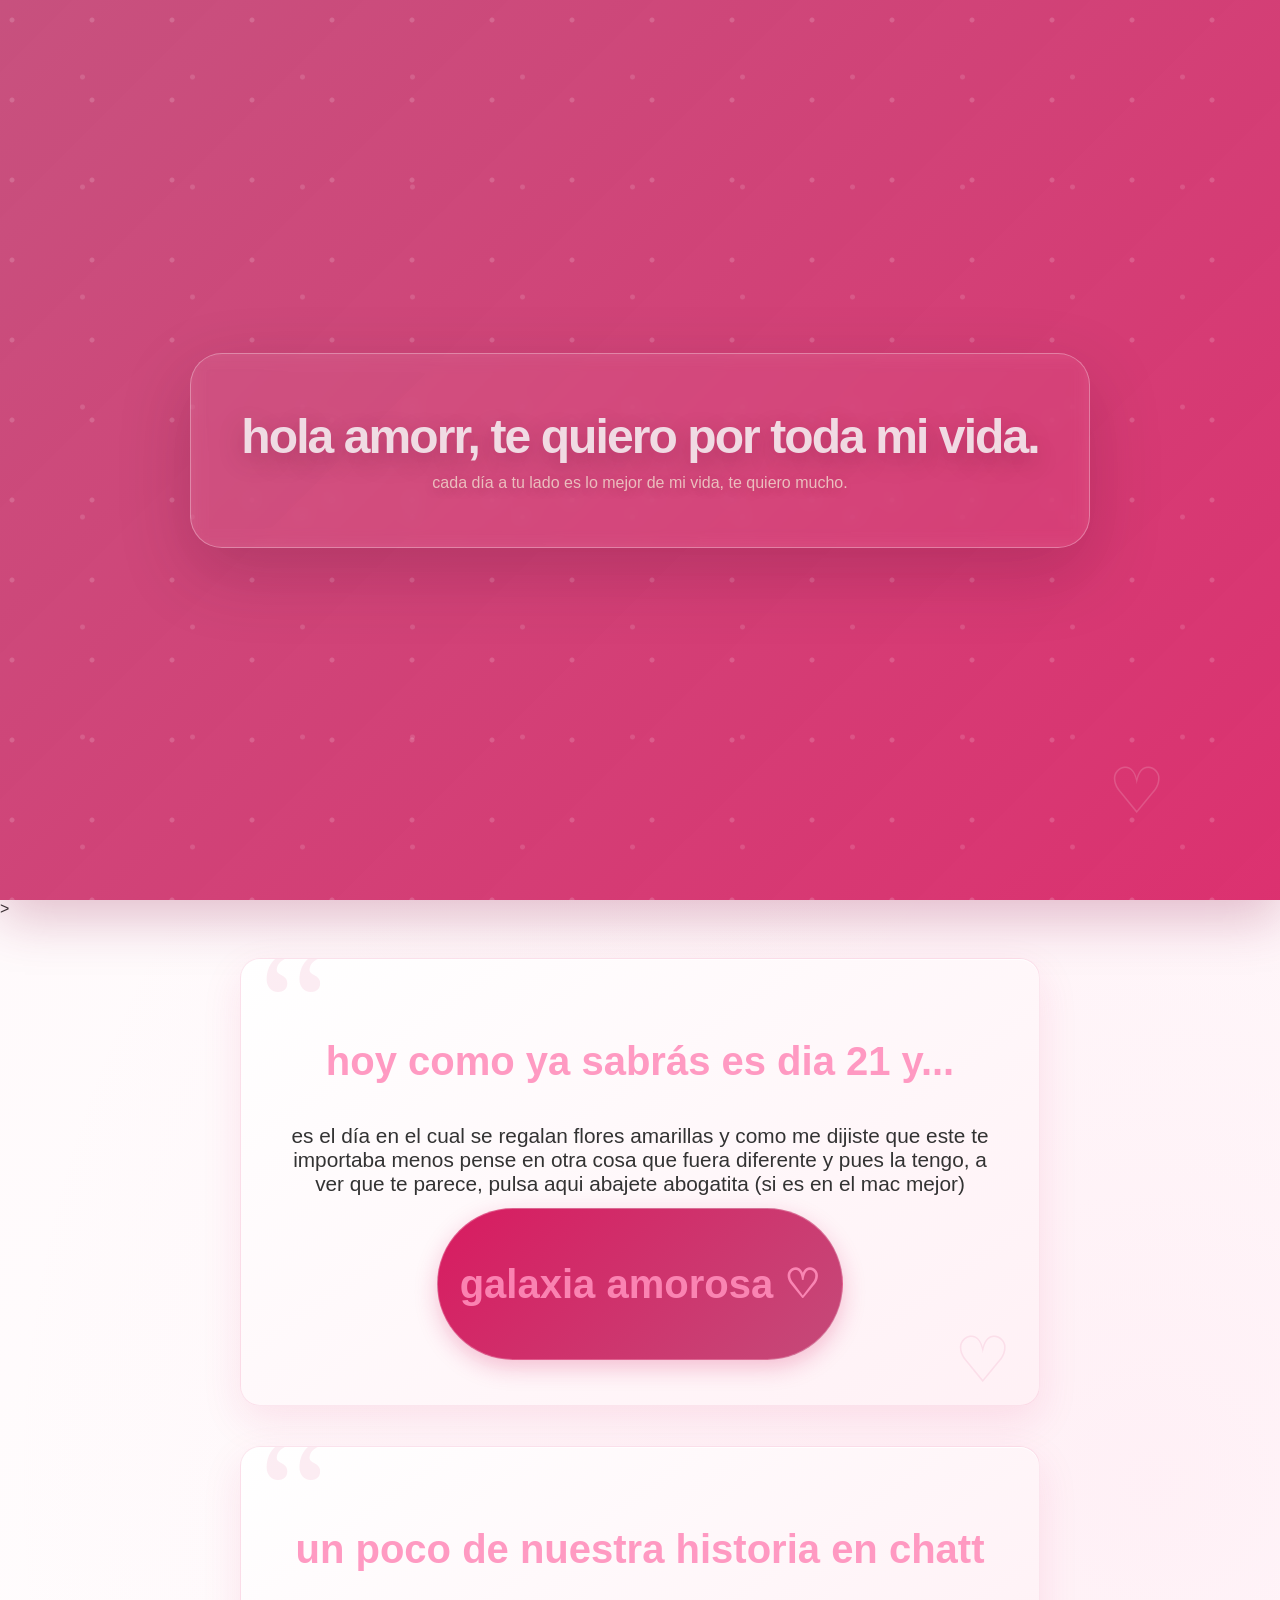
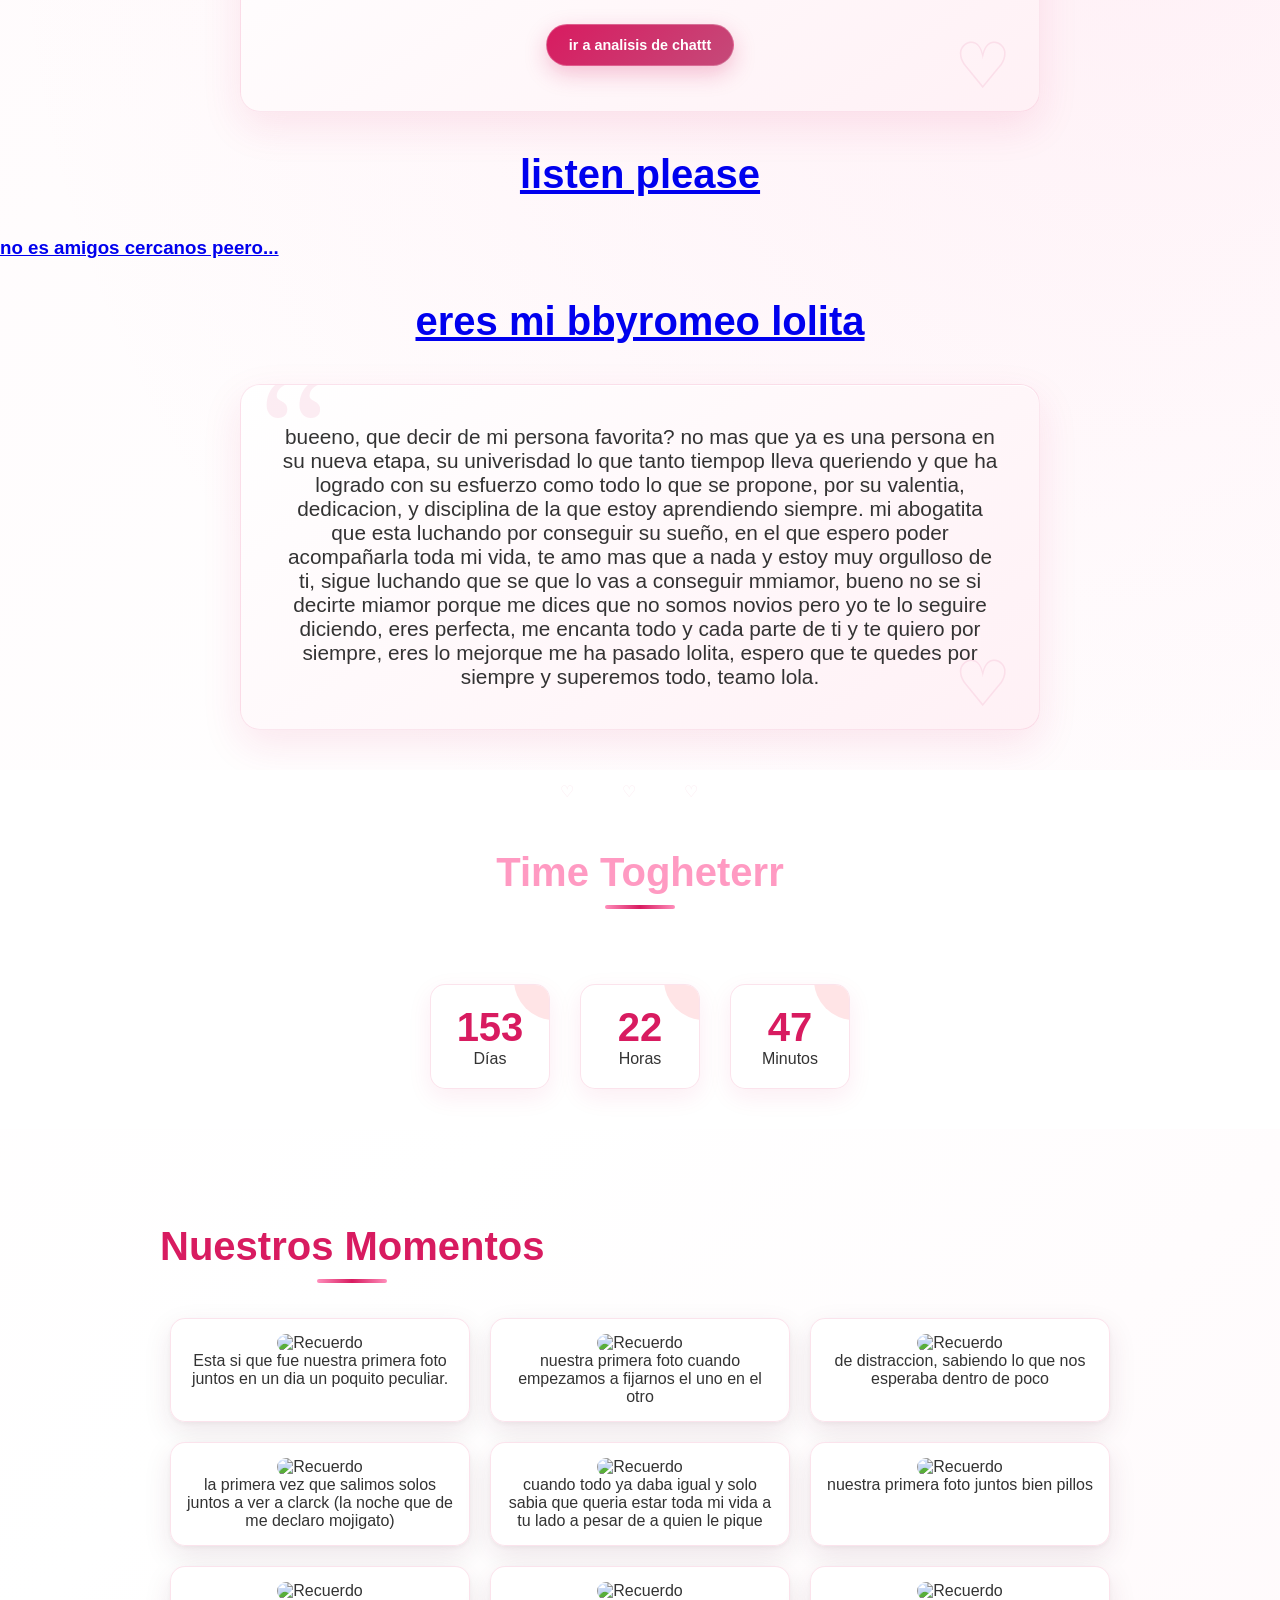
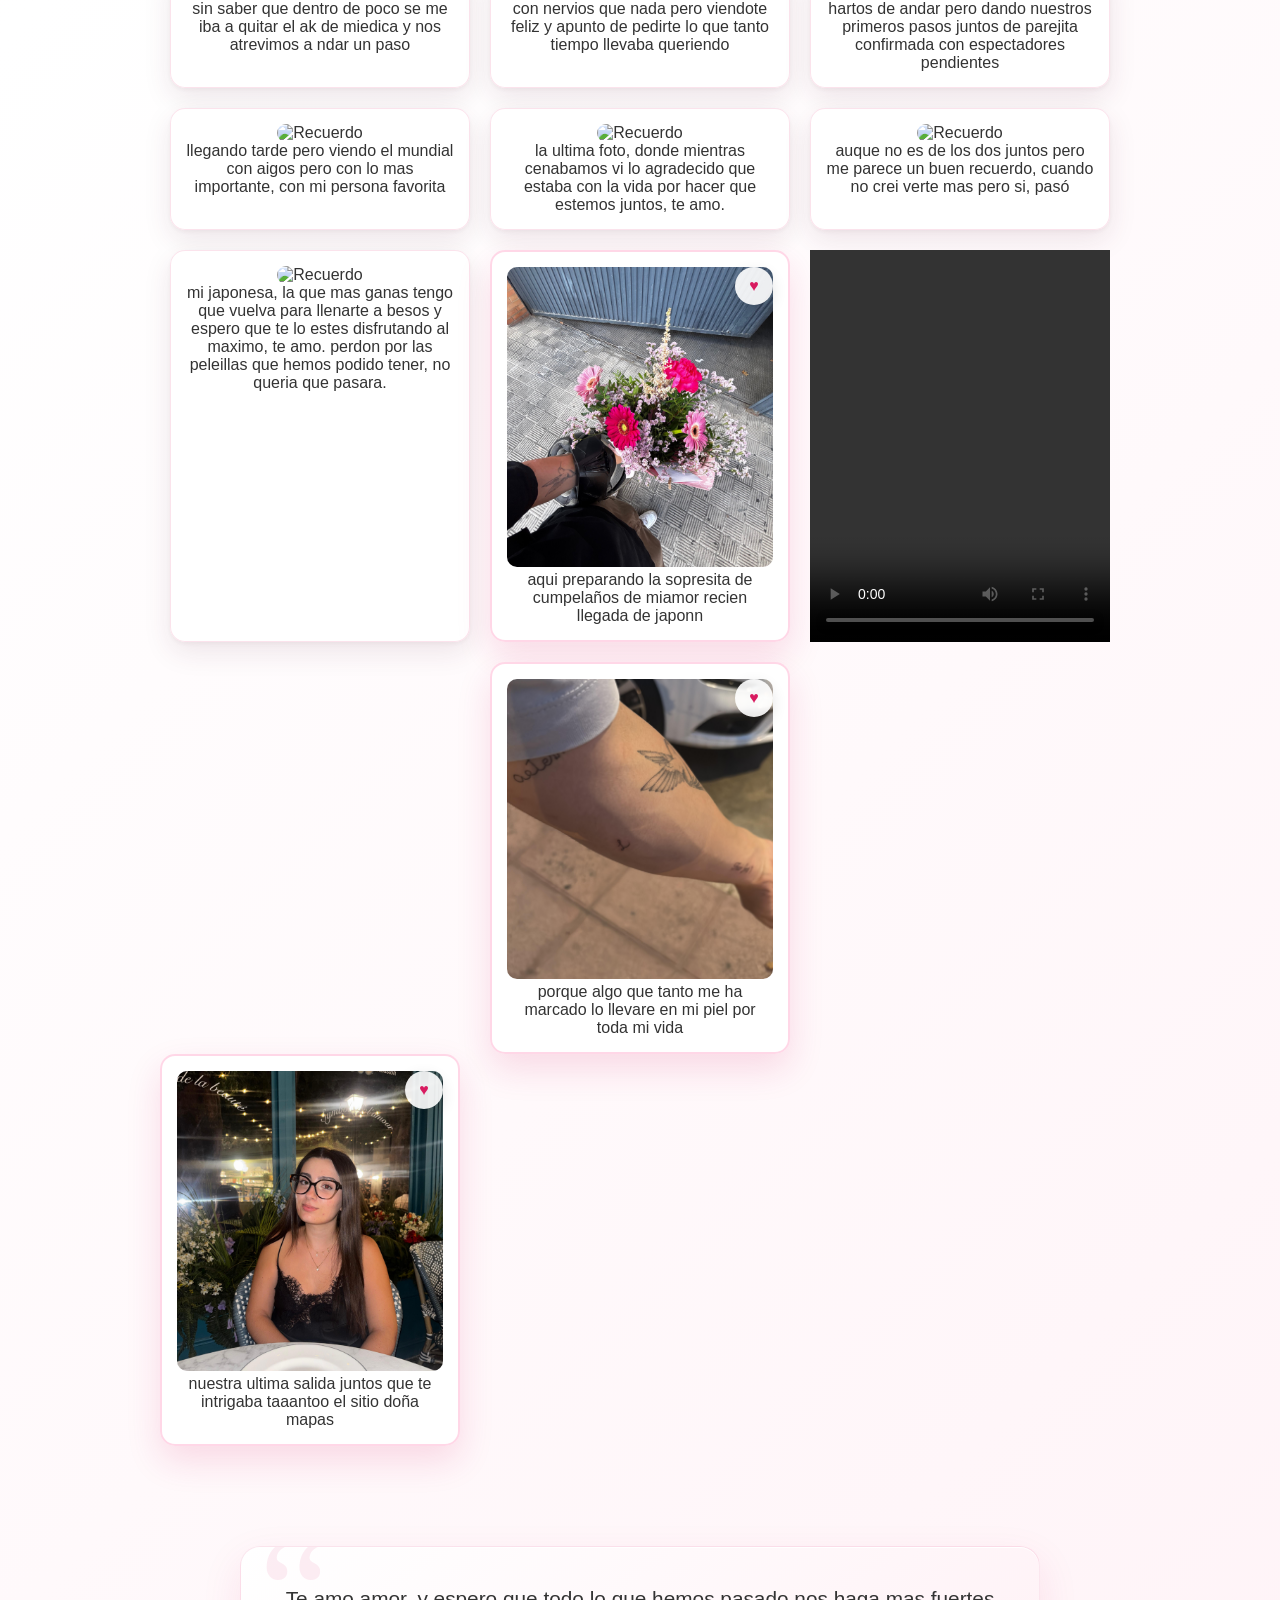
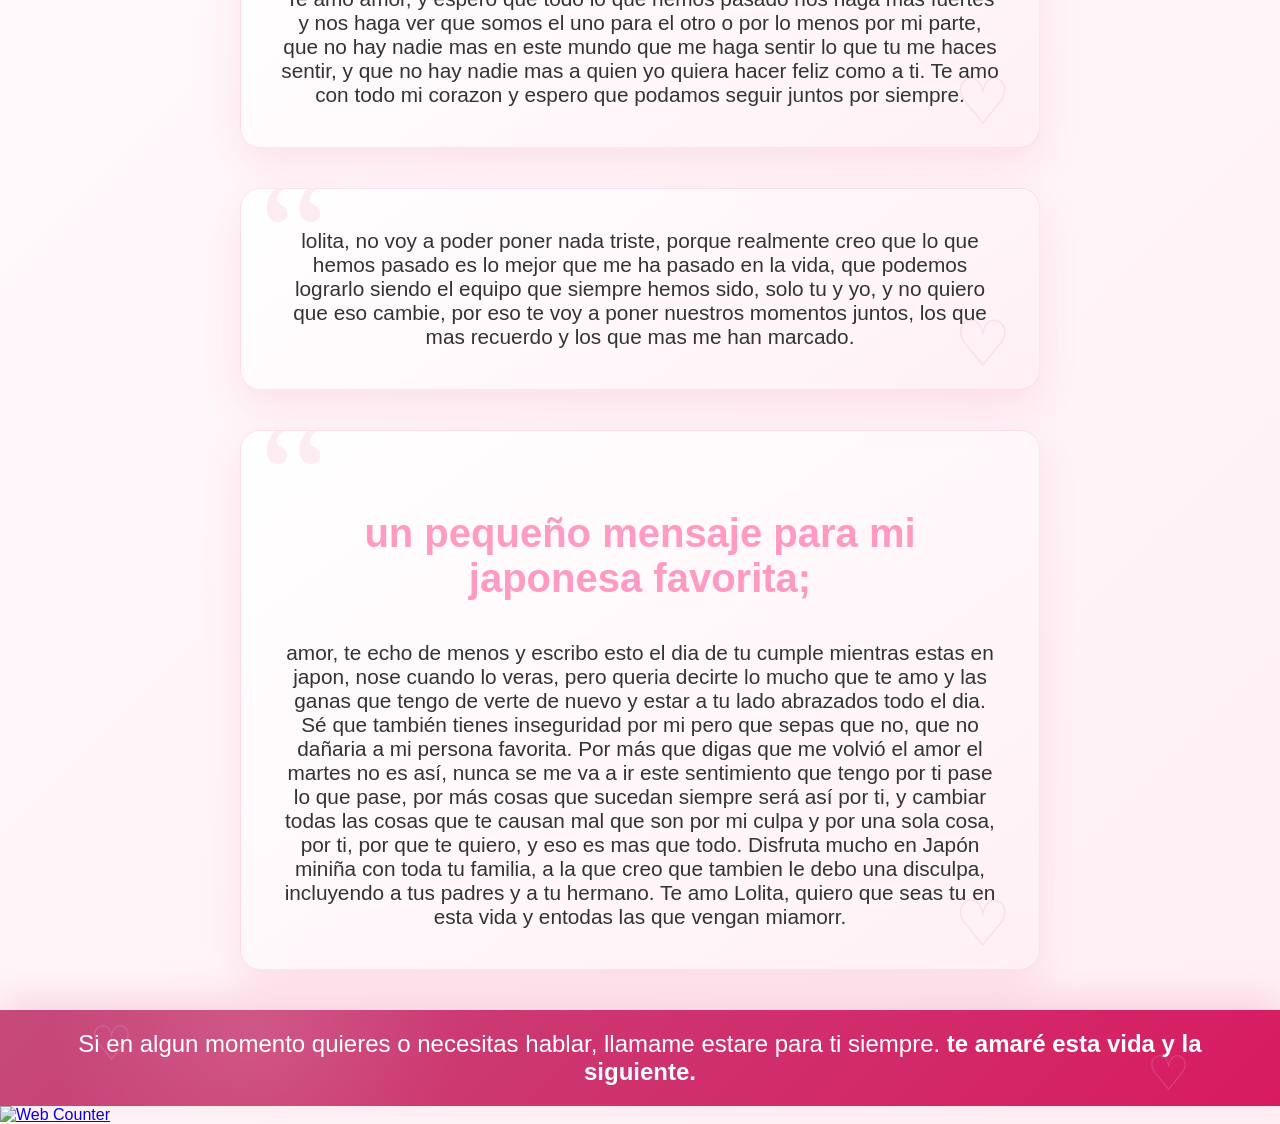
==== commit dbca37a4: "prueba1 no onedrfive" ====
--- a/index.html
+++ b/index.html
@@ -9,7 +9,7 @@
 <body>
     <header class="hero">
         <div class="contenedor-hero">
-            <h1>hola miamorr, te quiero por toda mi vida.</h1>
+            <h1>hola amorr, te quiero por toda mi vida.</h1>
             <p>cada día a tu lado es lo mejor de mi vida, te quiero mucho. </p>
             
         </div>
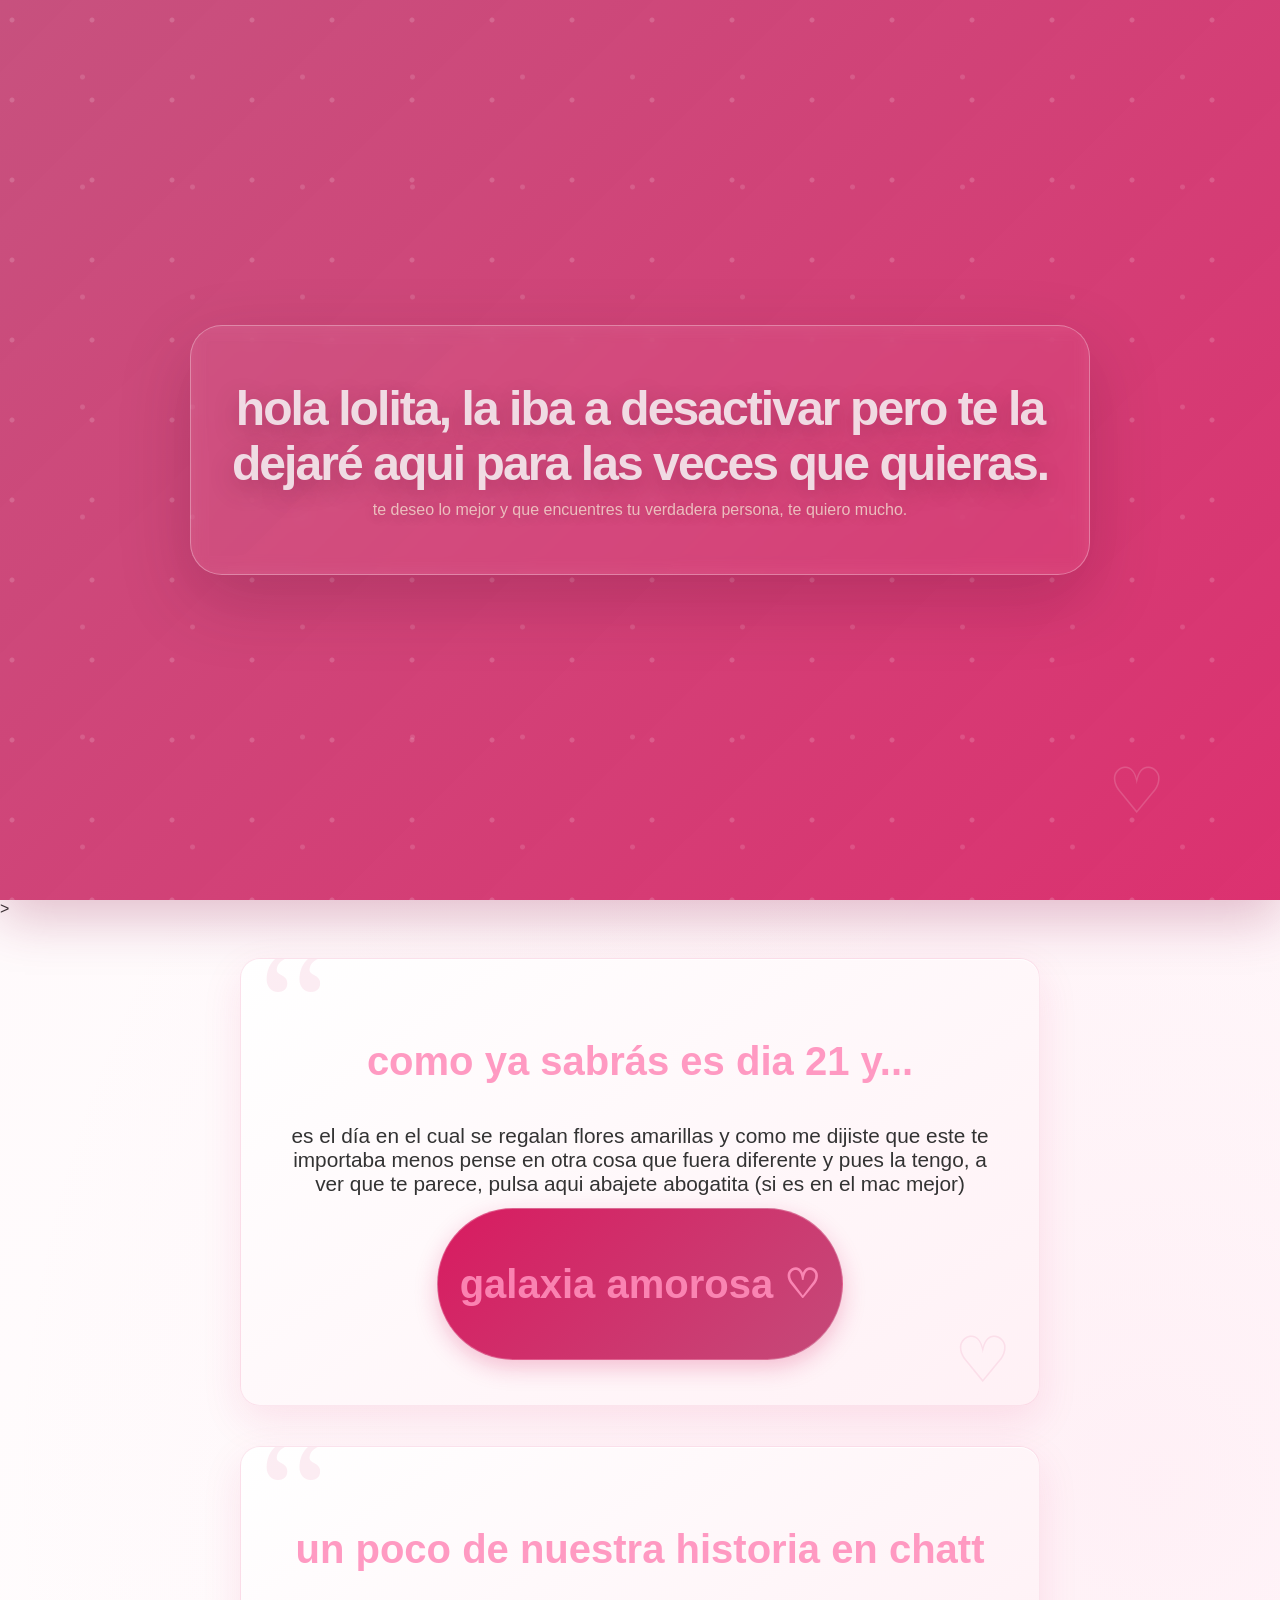
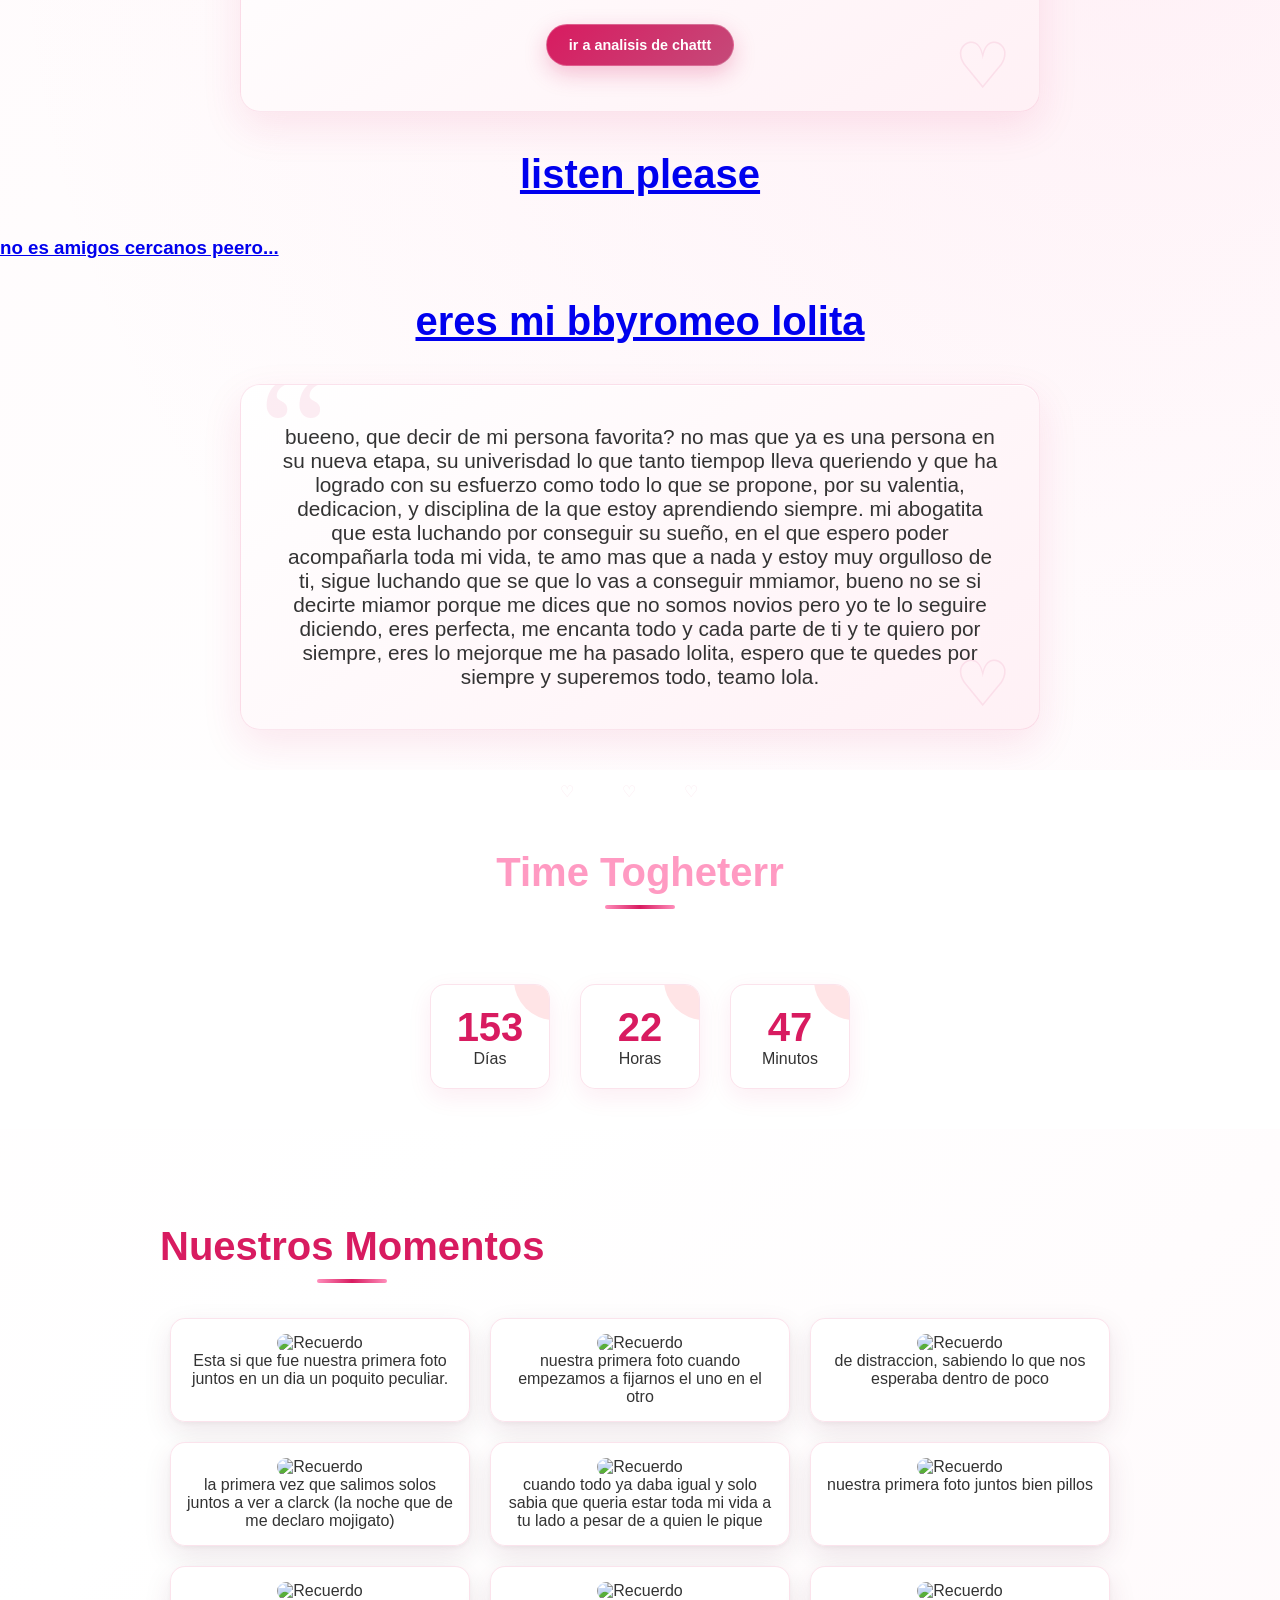
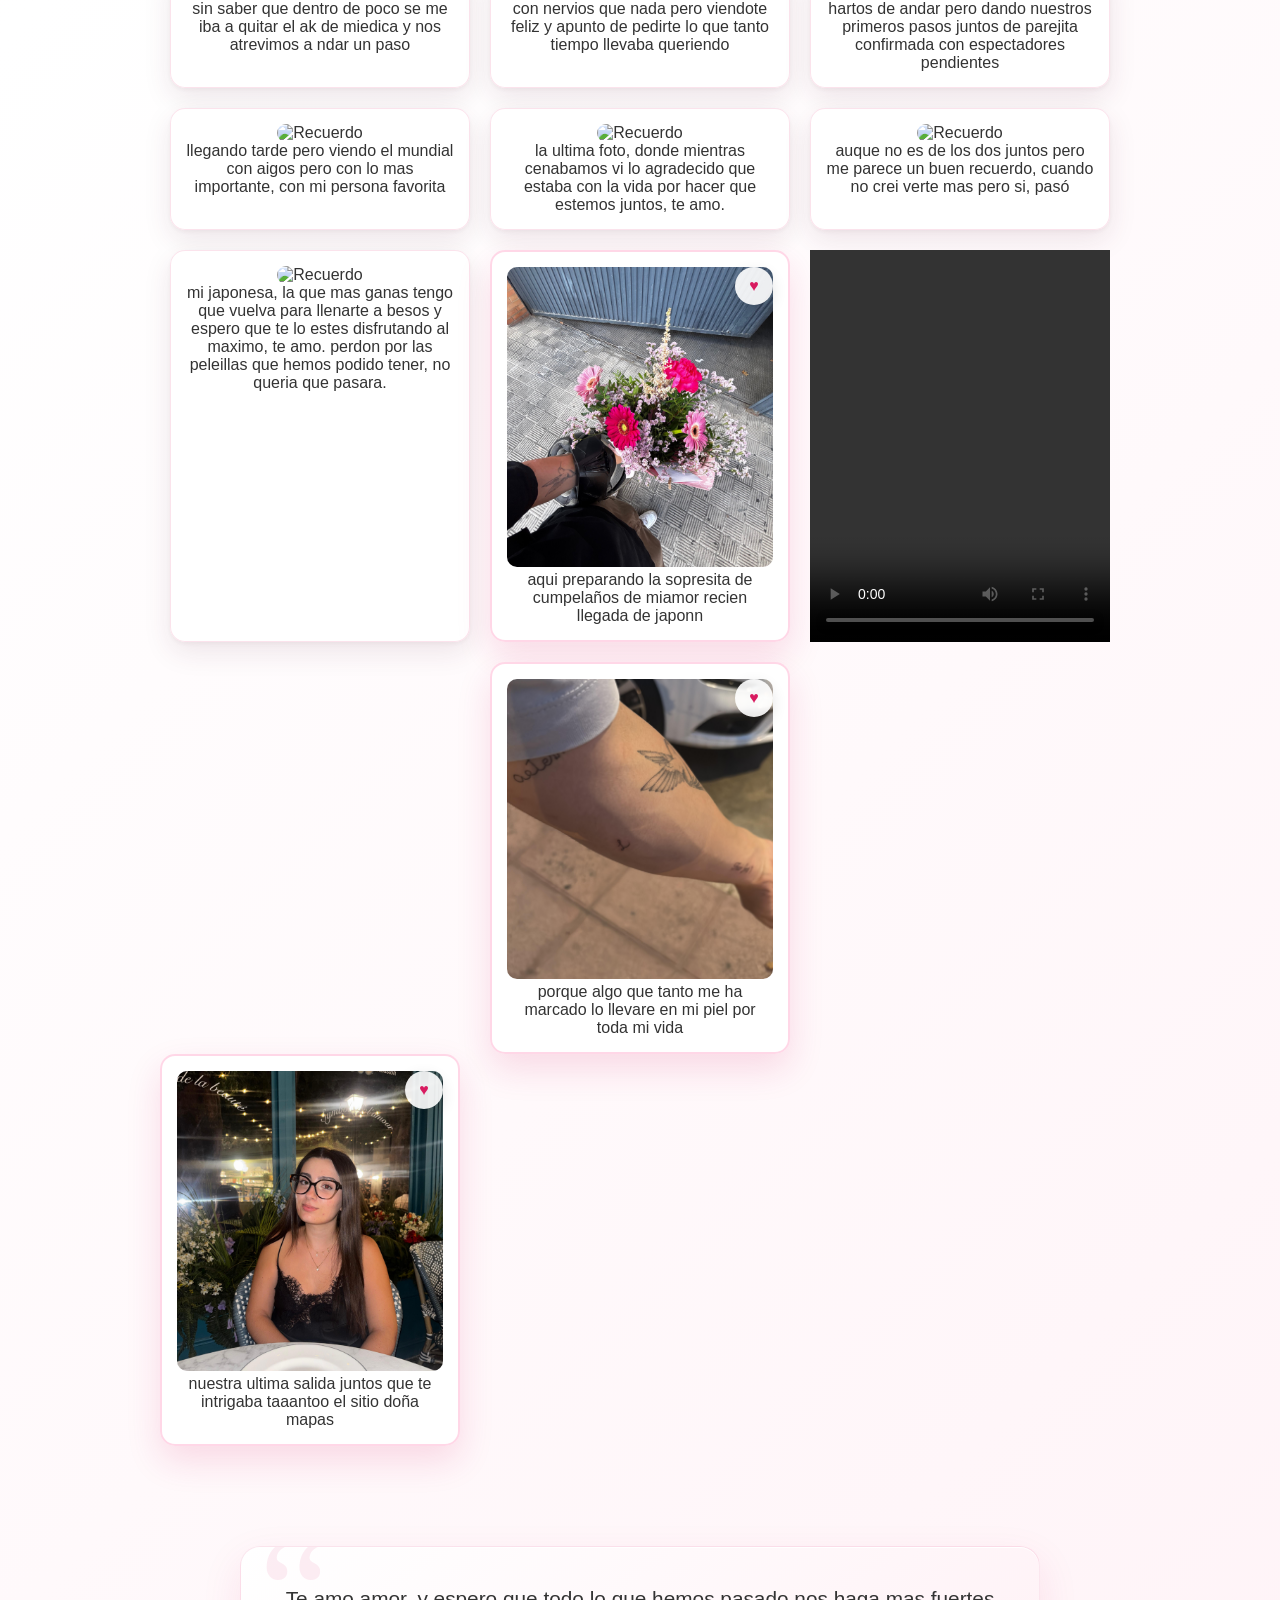
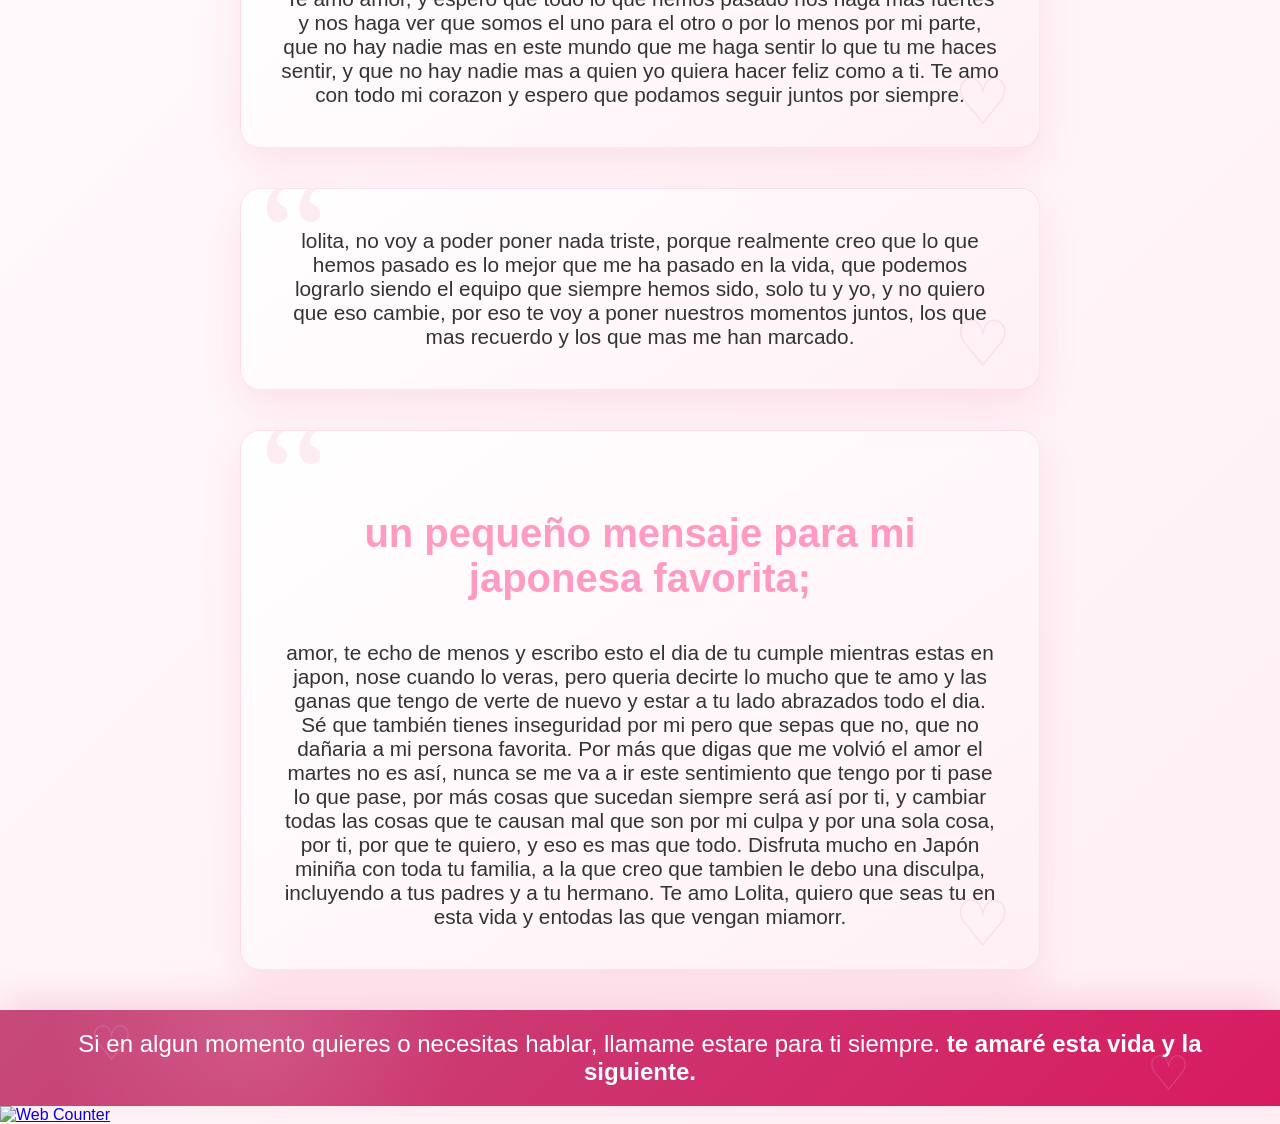
==== commit 6cac3a8c: "cambio fin." ====
--- a/index.html
+++ b/index.html
@@ -9,14 +9,14 @@
 <body>
     <header class="hero">
         <div class="contenedor-hero">
-            <h1>hola amorr, te quiero por toda mi vida.</h1>
-            <p>cada día a tu lado es lo mejor de mi vida, te quiero mucho. </p>
+            <h1>hola lolita, la iba a desactivar pero te la dejaré aqui para las veces que quieras.</h1>
+            <p>te deseo lo mejor y que encuentres tu verdadera persona, te quiero mucho. </p>
             
         </div>
     </header>
     <div>> 
         <section class="seccion-mensaje">
-            <h2>hoy como ya sabrás es dia 21 y...</h2>
+            <h2>como ya sabrás es dia 21 y...</h2>
             <p> es el día en el cual se regalan flores amarillas y como me dijiste que este te importaba menos pense en otra cosa que fuera diferente y pues la tengo, a ver que te parece, pulsa aqui abajete abogatita (si es en el mac mejor)</p>
             <a href="amarillas21.html" target="_blank"> <h2> galaxia amorosa ♡ </h2> </a>
         </section>
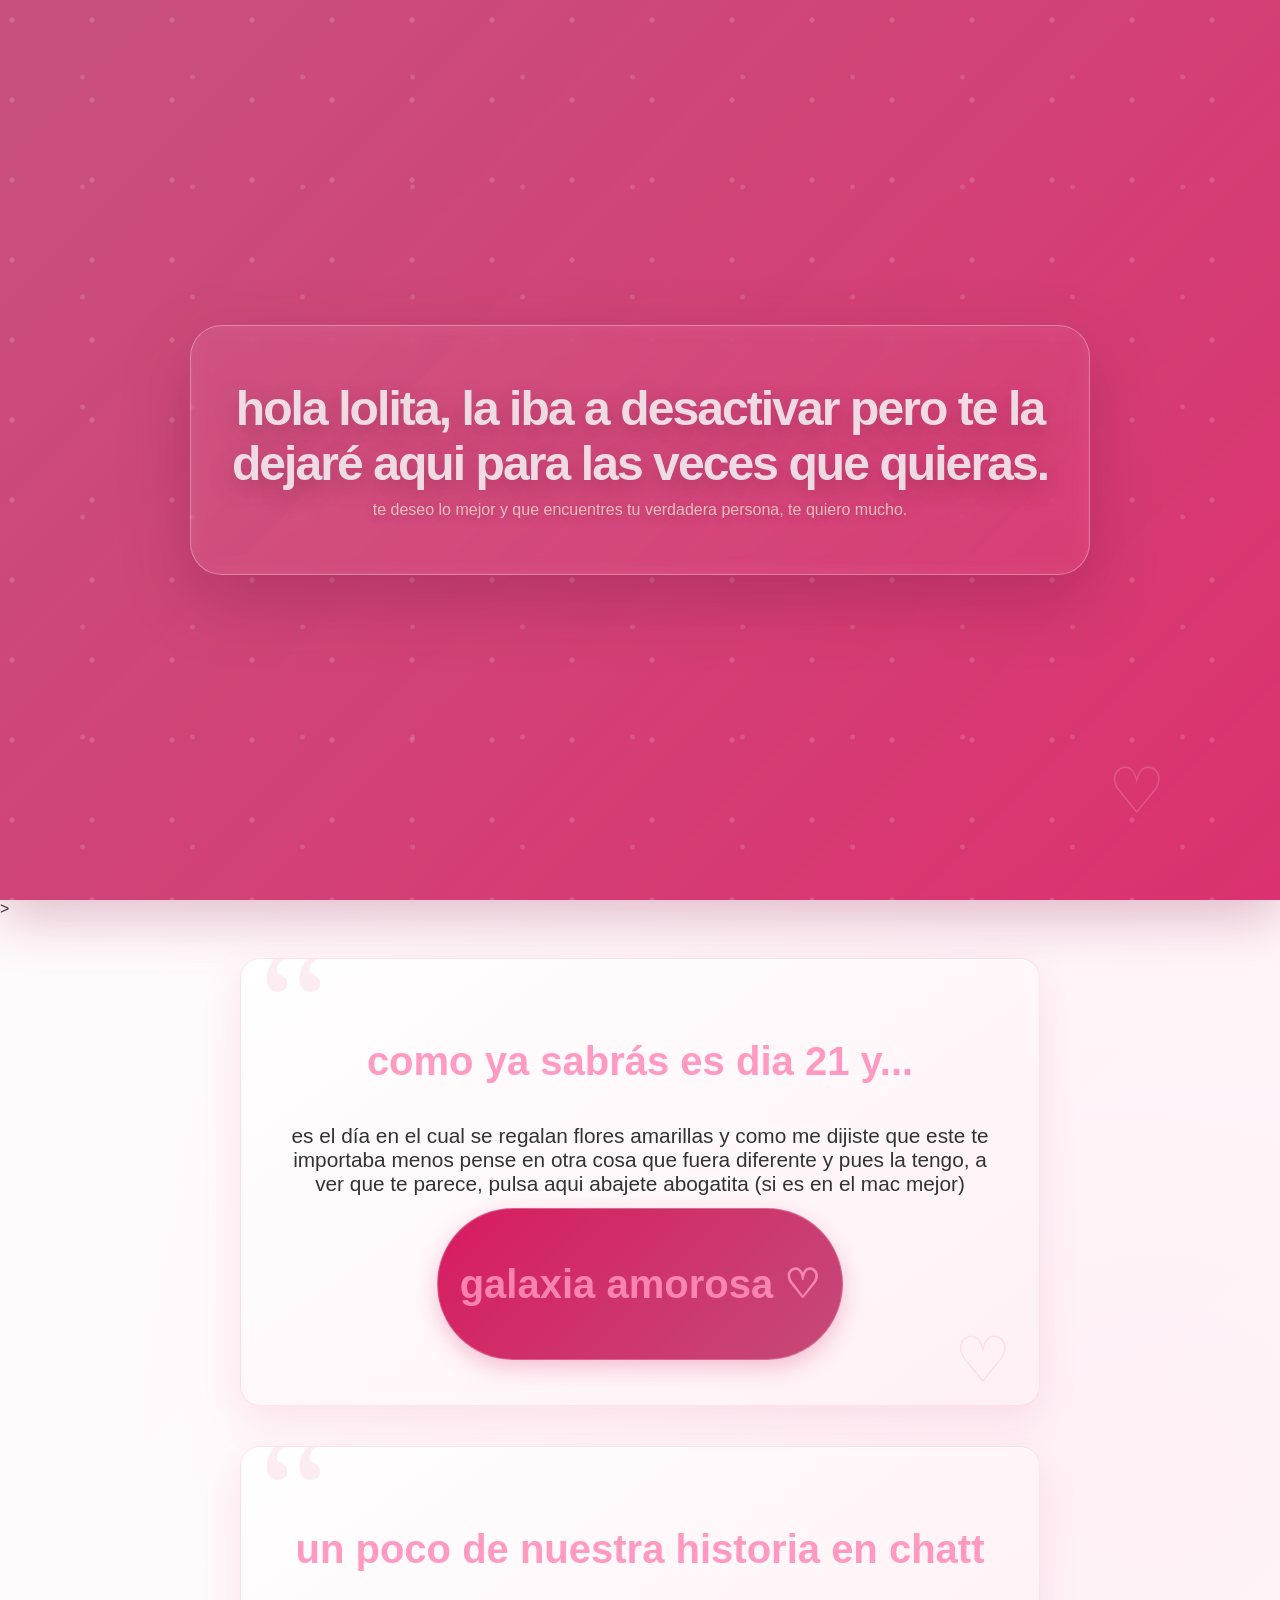
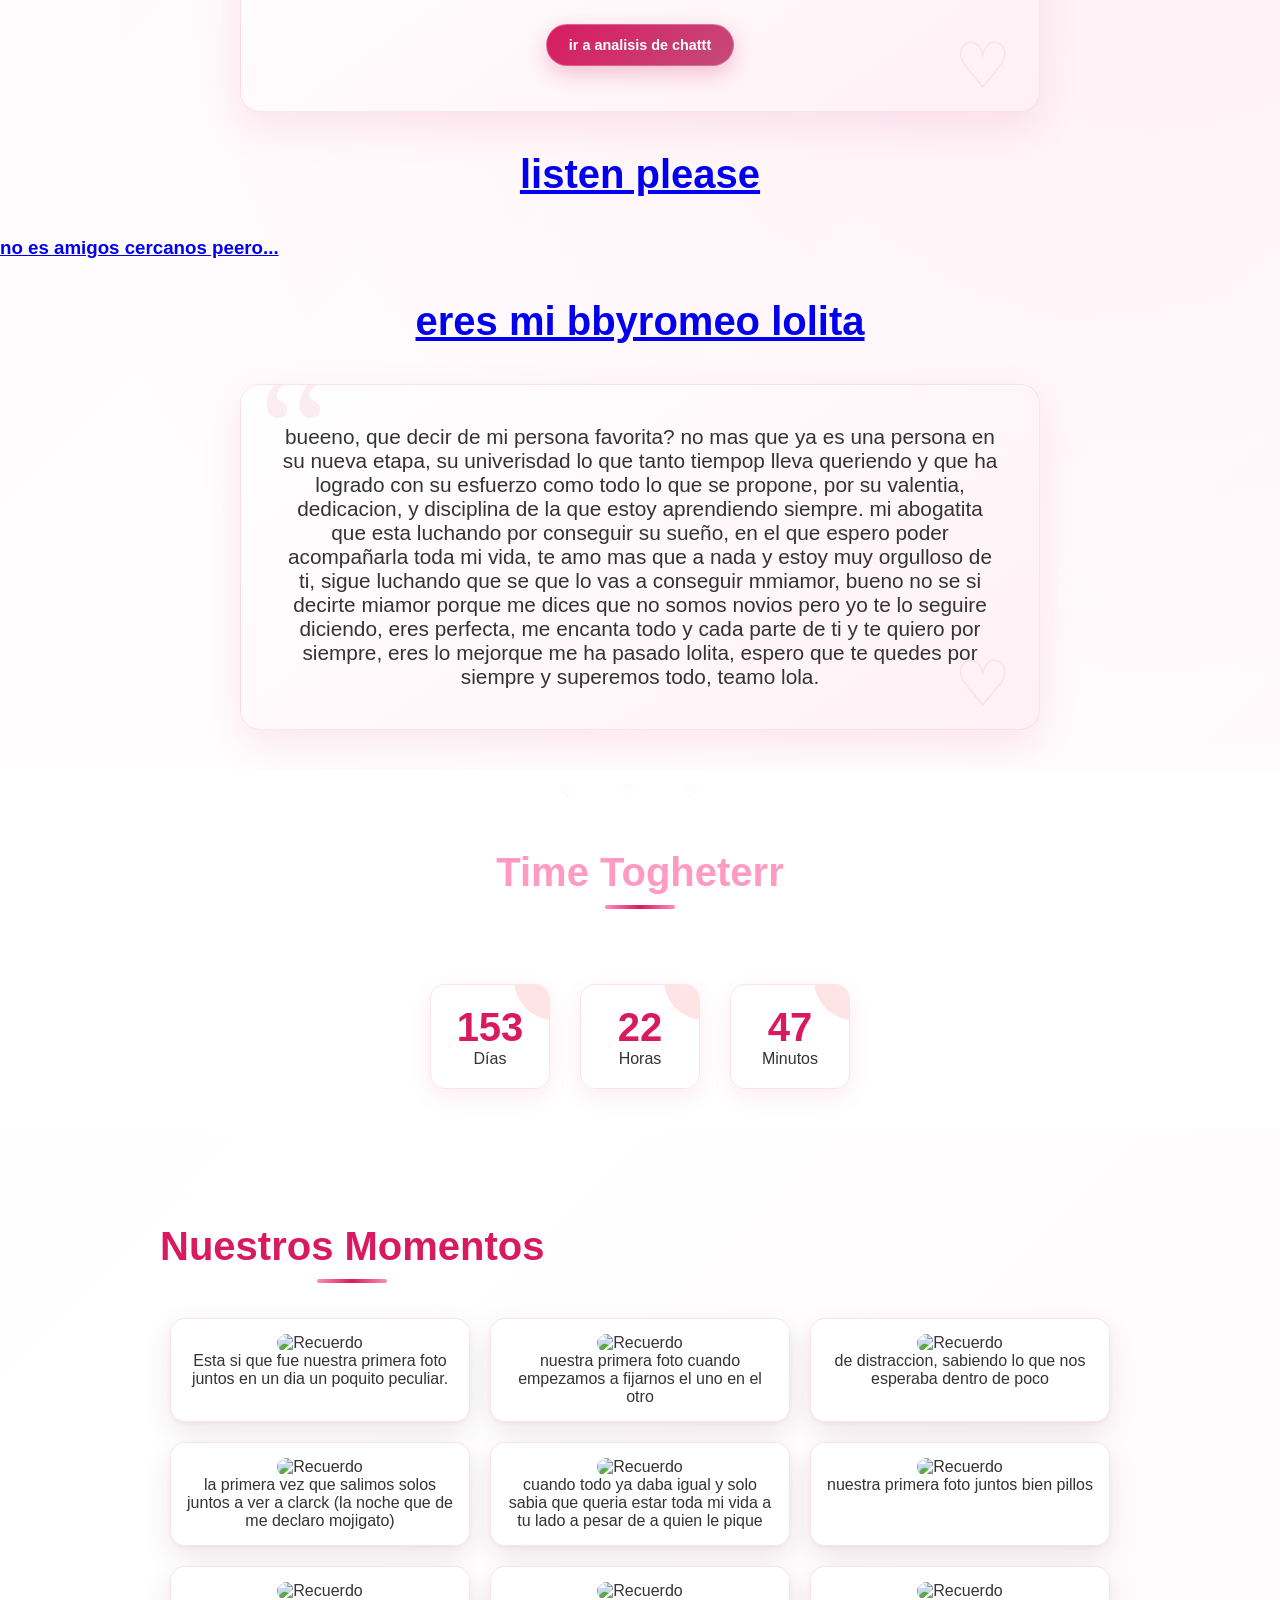
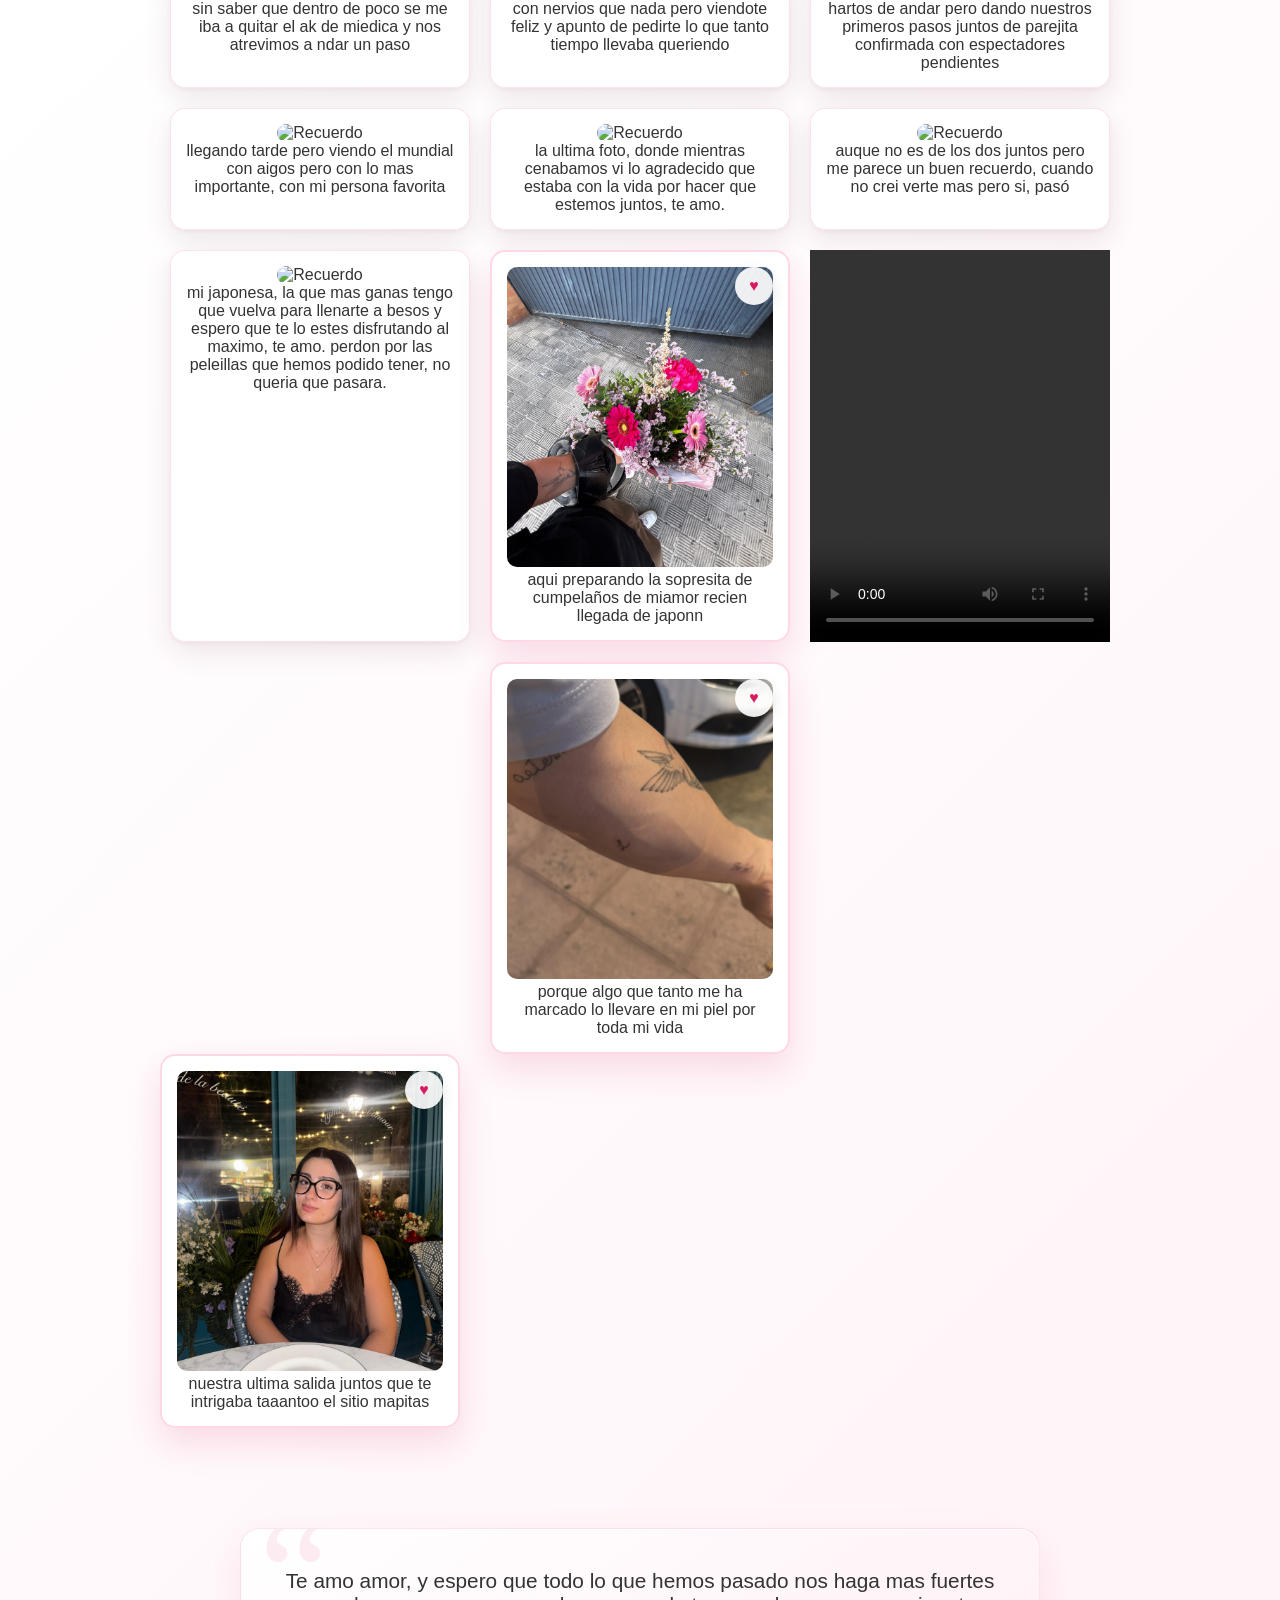
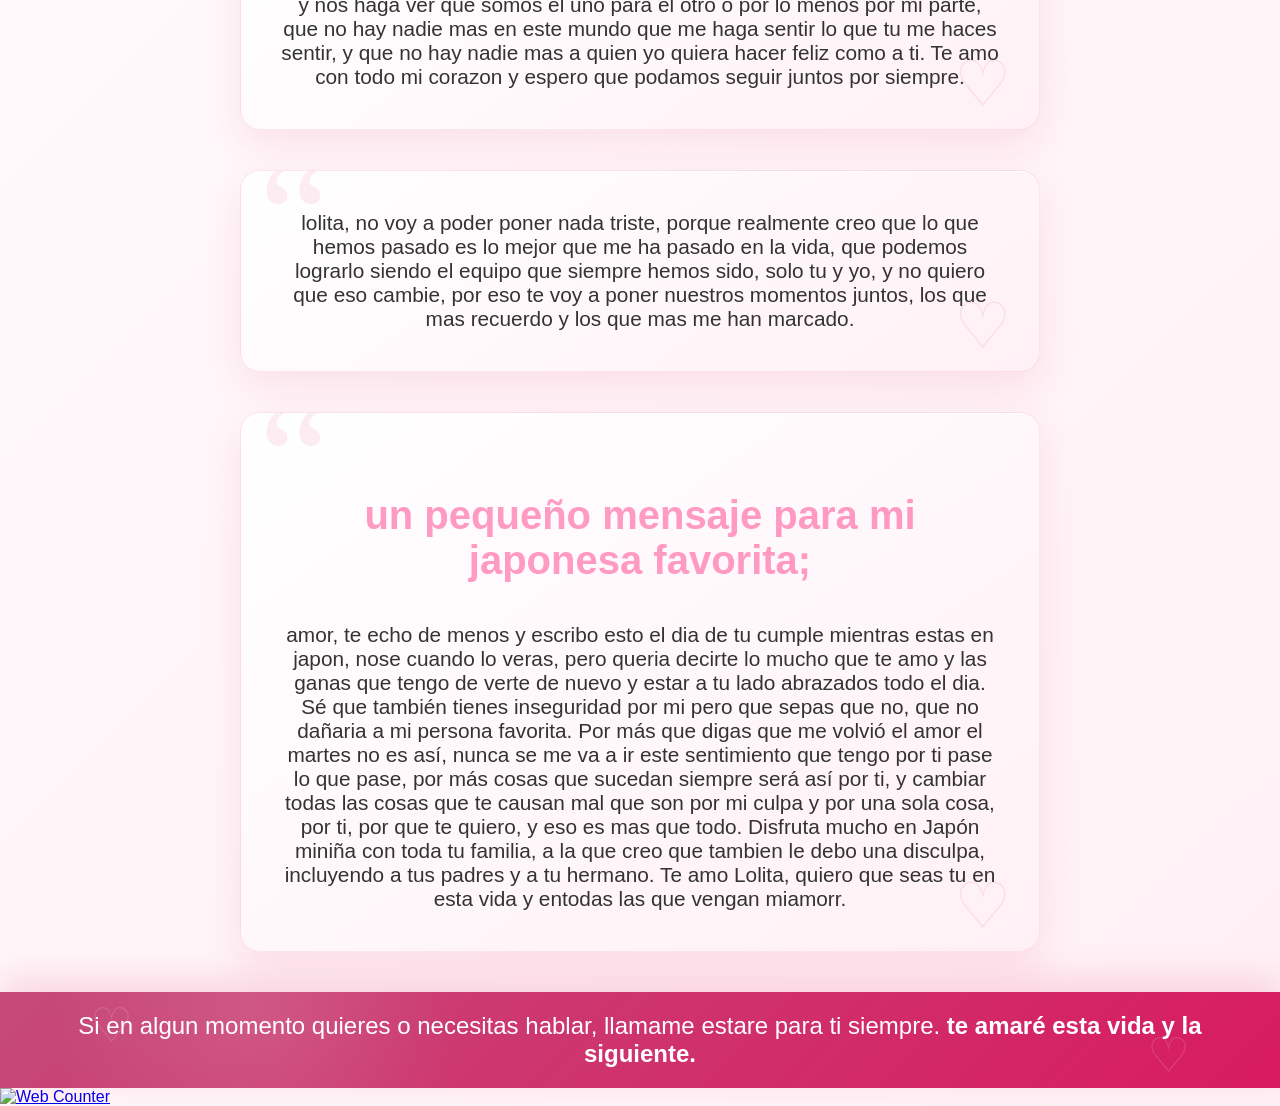
==== commit edb531ee: "orueba nuevo github" ====
--- a/index.html
+++ b/index.html
@@ -100,7 +100,7 @@
 
         <div class="tarjeta-foto tarjeta-nueva">
                 <img src="foto3.jpeg" alt="Nuestro recuerdo ">
-                <p>nuestra ultima salida juntos que te intrigaba taaantoo el sitio doña mapas</p>
+                <p>nuestra ultima salida juntos que te intrigaba taaantoo el sitio mapitas</p>
             </div>
         </div>
 
